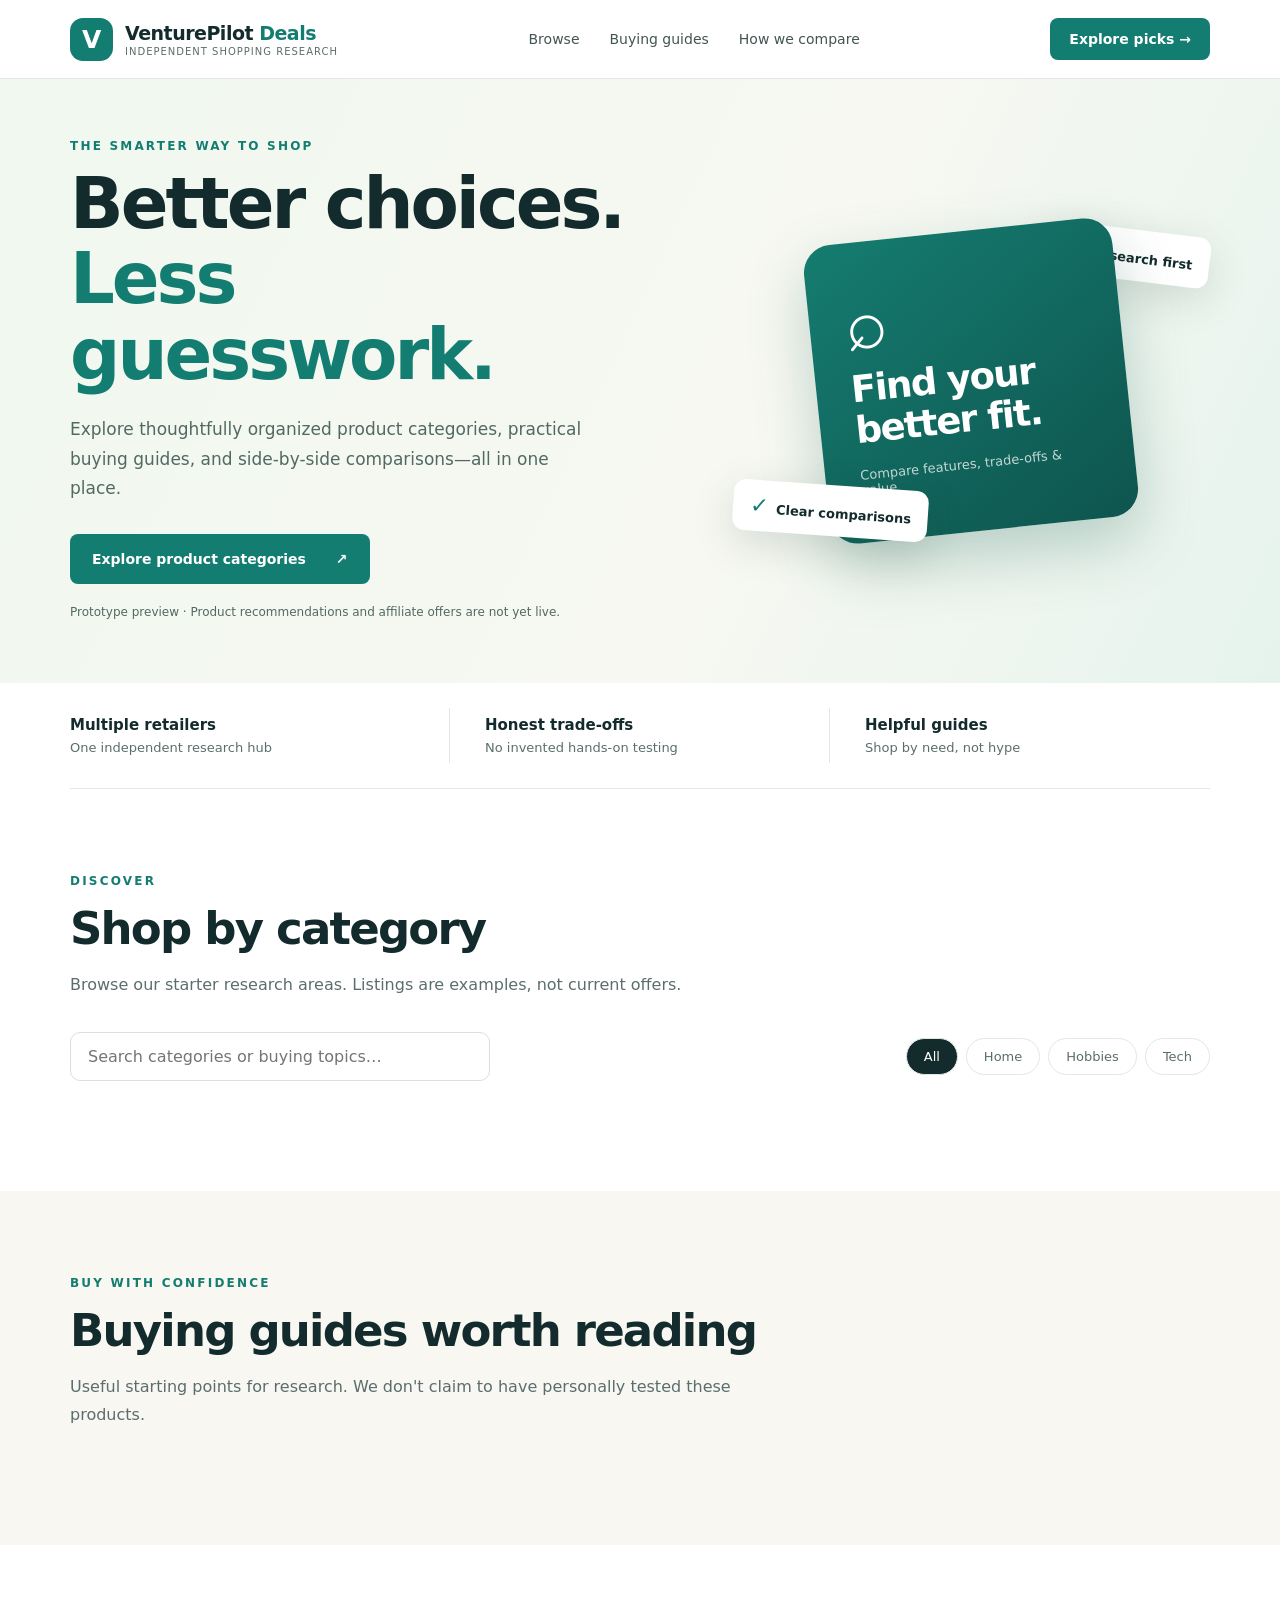
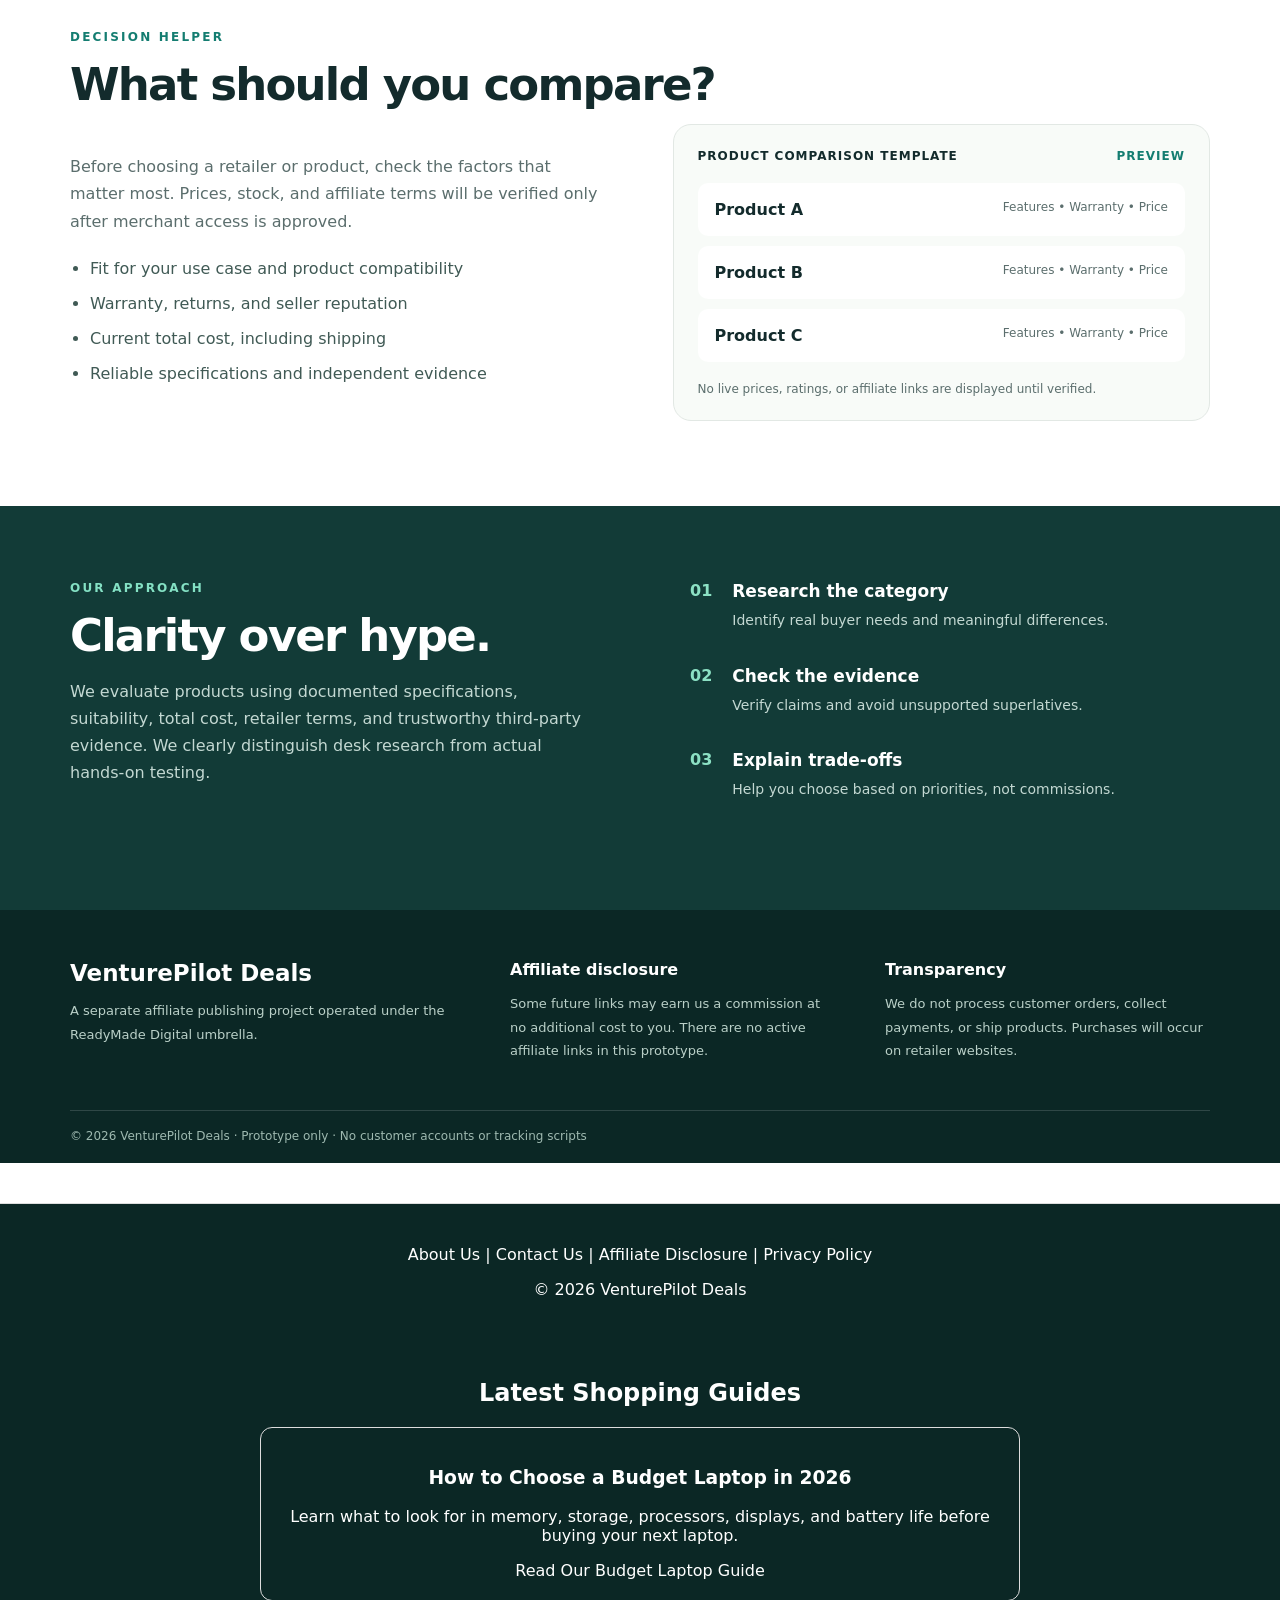
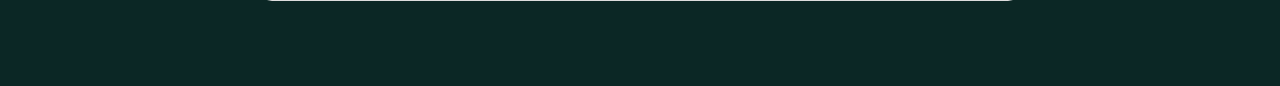
==== index.html @ 2a009e2a "Update index.html" ====
<!doctype html><html lang="en"><head><meta charset="utf-8"><meta name="viewport" content="width=device-width,initial-scale=1"><meta name="description" content="VenturePilot Deals: independent shopping research, buying guides and product comparisons."><title>VenturePilot Deals | Shop smarter, compare clearly</title><link rel="stylesheet" href="styles.css"></head><body><header class="top"><div class="shell nav"><a class="brand" href="#home"><span class="brandmark">V</span><span>VenturePilot <b>Deals</b><small>Independent shopping research</small></span></a><nav aria-label="Main"><a href="#browse">Browse</a><a href="#guides">Buying guides</a><a href="#how">How we compare</a></nav><a class="navcta" href="#browse">Explore picks →</a></div></header><main id="home"><section class="hero"><div class="shell hero-grid"><div><div class="eyebrow">THE SMARTER WAY TO SHOP</div><h1>Better choices.<br><em>Less guesswork.</em></h1><p>Explore thoughtfully organized product categories, practical buying guides, and side-by-side comparisons—all in one place.</p><a class="primary" href="#browse">Explore product categories <span>↗</span></a><p class="fine">Prototype preview · Product recommendations and affiliate offers are not yet live.</p></div><div class="hero-art" aria-label="Stylized shopping categories"><div class="floating f1">✦ <span>Research first</span></div><div class="main-tile"><div class="tile-icon">⌕</div><div class="tile-title">Find your<br>better fit.</div><div class="tile-sub">Compare features, trade-offs & value</div></div><div class="floating f2">✓ <span>Clear comparisons</span></div></div></div></section><section class="shell stats"><div><strong>Multiple retailers</strong><span>One independent research hub</span></div><div><strong>Honest trade-offs</strong><span>No invented hands-on testing</span></div><div><strong>Helpful guides</strong><span>Shop by need, not hype</span></div></section><section class="shell section" id="browse"><div class="section-head"><div><div class="eyebrow">DISCOVER</div><h2>Shop by category</h2><p>Browse our starter research areas. Listings are examples, not current offers.</p></div></div><div class="controls"><input id="search" type="search" placeholder="Search categories or buying topics…" aria-label="Search categories"><div class="chips" id="filters" aria-label="Filter categories"><button class="chip active" data-filter="all">All</button><button class="chip" data-filter="home">Home</button><button class="chip" data-filter="hobby">Hobbies</button><button class="chip" data-filter="tech">Tech</button></div></div><div class="categories" id="categories"></div><div class="empty" id="empty" hidden>No matching categories. Try another search.</div></section><section class="guides-wrap" id="guides"><div class="shell section"><div class="eyebrow">BUY WITH CONFIDENCE</div><h2>Buying guides worth reading</h2><p class="intro">Useful starting points for research. We don't claim to have personally tested these products.</p><div class="guides" id="guidesGrid"></div></div></section><section class="shell section" id="compare"><div class="eyebrow">DECISION HELPER</div><h2>What should you compare?</h2><div class="compare-layout"><div><p>Before choosing a retailer or product, check the factors that matter most. Prices, stock, and affiliate terms will be verified only after merchant access is approved.</p><ul class="checks"><li>Fit for your use case and product compatibility</li><li>Warranty, returns, and seller reputation</li><li>Current total cost, including shipping</li><li>Reliable specifications and independent evidence</li></ul></div><div class="compare-card"><div class="mini-head">PRODUCT COMPARISON TEMPLATE <span>PREVIEW</span></div><div class="compare-row"><b>Product A</b><span>Features • Warranty • Price</span></div><div class="compare-row"><b>Product B</b><span>Features • Warranty • Price</span></div><div class="compare-row"><b>Product C</b><span>Features • Warranty • Price</span></div><div class="notice">No live prices, ratings, or affiliate links are displayed until verified.</div></div></div></section><section class="method" id="how"><div class="shell method-grid"><div><div class="eyebrow">OUR APPROACH</div><h2>Clarity over hype.</h2><p>We evaluate products using documented specifications, suitability, total cost, retailer terms, and trustworthy third-party evidence. We clearly distinguish desk research from actual hands-on testing.</p></div><div class="method-steps"><div><span>01</span><div><b>Research the category</b><p>Identify real buyer needs and meaningful differences.</p></div></div><div><span>02</span><div><b>Check the evidence</b><p>Verify claims and avoid unsupported superlatives.</p></div></div><div><span>03</span><div><b>Explain trade-offs</b><p>Help you choose based on priorities, not commissions.</p></div></div></div></div></section></main><footer><div class="shell foot"><div><div class="footerbrand">VenturePilot Deals</div><p>A separate affiliate publishing project operated under the ReadyMade Digital umbrella.</p></div><div><b>Affiliate disclosure</b><p>Some future links may earn us a commission at no additional cost to you. There are no active affiliate links in this prototype.</p></div><div><b>Transparency</b><p>We do not process customer orders, collect payments, or ship products. Purchases will occur on retailer websites.</p></div></div><div class="shell copyright">© 2026 VenturePilot Deals · Prototype only · No customer accounts or tracking scripts</div></footer><dialog id="guideDialog"><button class="close" id="closeDialog" aria-label="Close guide">×</button><div id="dialogContent"></div></dialog><script src="script.js"></script><footer style="text-align:center;padding:25px;margin-top:40px;border-top:1px solid #ddd;">
  <p>
    <a href="about.html">About Us</a> |
    <a href="contact.html">Contact Us</a> |
    <a href="disclosure.html">Affiliate Disclosure</a> |
    <a href="privacy.html">Privacy Policy</a>
  </p>
  <p>&copy; 2026 VenturePilot Deals</p>
<section style="max-width:800px;margin:40px auto;padding:20px;text-align:center;">
  <h2>Latest Shopping Guides</h2>
  <article style="padding:20px;border:1px solid #ddd;border-radius:12px;">
    <h3>How to Choose a Budget Laptop in 2026</h3>
    <p>Learn what to look for in memory, storage, processors, displays, and battery life before buying your next laptop.</p>
    <a href="budget-laptop-guide.html">Read Our Budget Laptop Guide</a>
  </article>
</section> 
</footer> 
</body></html>
---- styles.css ----
:root{--ink:#132b2c;--muted:#5b6e6d;--accent:#147d71;--mint:#e2f4e9;--cream:#f8f7f2;--line:#e2e8e4}*{box-sizing:border-box}html{scroll-behavior:smooth}body{margin:0;font-family:Inter,ui-sans-serif,system-ui,-apple-system,Segoe UI,sans-serif;color:var(--ink);background:#fff}a{color:inherit;text-decoration:none}button,input{font:inherit}button{cursor:pointer}.shell{width:min(1140px,calc(100% - 40px));margin:auto}.top{background:#fff;border-bottom:1px solid var(--line);position:sticky;top:0;z-index:5}.nav{display:flex;align-items:center;justify-content:space-between;min-height:78px;gap:24px}.brand{display:flex;align-items:center;gap:12px;font-size:19px;font-weight:700;letter-spacing:-.5px}.brand b{color:var(--accent)}.brand small{display:block;font-size:10px;font-weight:500;letter-spacing:1px;text-transform:uppercase;color:var(--muted);margin-top:2px}.brandmark{display:grid;place-items:center;background:var(--accent);color:white;width:43px;height:43px;border-radius:13px;font-size:25px}.nav nav{display:flex;gap:30px;color:#425653;font-size:14px}.nav nav a:hover{color:var(--accent)}.navcta,.primary{background:var(--accent);color:white;border-radius:8px;padding:13px 19px;font-size:14px;font-weight:700}.hero{background:linear-gradient(115deg,#f0f8ef 0%,#f7f8f2 60%,#e6f3ed 100%);overflow:hidden}.hero-grid{display:grid;grid-template-columns:1.12fr .88fr;align-items:center;gap:55px;min-height:510px;padding:60px 0}.eyebrow{font-size:12px;letter-spacing:2.2px;font-weight:800;color:var(--accent);margin-bottom:14px}.hero h1{font-size:clamp(44px,5.5vw,72px);line-height:1.07;letter-spacing:-3px;margin:0 0 22px}.hero h1 em{font-style:normal;color:var(--accent)}.hero p{color:#526963;line-height:1.75;font-size:17px;max-width:530px;margin-bottom:30px}.hero .fine{font-size:12px;margin-top:18px;margin-bottom:0}.primary{display:inline-flex;gap:30px;padding:17px 22px}.hero-art{height:360px;position:relative;display:grid;place-items:center}.main-tile{width:310px;height:300px;border-radius:28px;background:linear-gradient(145deg,#157c70,#0e554e);box-shadow:0 25px 60px #1b665344;transform:rotate(-6deg);padding:35px;color:#fff;display:flex;flex-direction:column;justify-content:center}.tile-icon{font-size:72px;line-height:1}.tile-title{font-size:37px;line-height:1.1;font-weight:800;letter-spacing:-1.5px;margin-top:10px}.tile-sub{font-size:13px;opacity:.75;margin-top:17px}.floating{position:absolute;background:#fff;padding:13px 17px;border-radius:12px;box-shadow:0 12px 40px #183f3126;font-size:22px;color:var(--accent);font-weight:800}.floating span{font-size:13px;color:var(--ink)}.f1{top:28px;right:0;transform:rotate(7deg)}.f2{bottom:25px;left:0;transform:rotate(4deg)}.stats{display:grid;grid-template-columns:repeat(3,1fr);padding:25px 0;border-bottom:1px solid var(--line)}.stats>div{display:flex;flex-direction:column;gap:6px;padding:8px 35px;border-right:1px solid var(--line)}.stats>div:first-child{padding-left:0}.stats>div:last-child{border:0}.stats strong{font-size:15px}.stats span{color:var(--muted);font-size:13px}.section{padding:85px 0}.section h2,.method h2{font-size:clamp(31px,4vw,45px);letter-spacing:-1.8px;margin:0 0 13px}.section p,.method p{color:var(--muted);line-height:1.7}.controls{display:flex;align-items:center;justify-content:space-between;gap:20px;margin:34px 0 25px}#search{width:min(420px,100%);border:1px solid #d7e2db;border-radius:10px;padding:14px 17px;outline-color:var(--accent)}.chips{display:flex;gap:8px;flex-wrap:wrap}.chip{border:1px solid var(--line);border-radius:100px;background:white;padding:10px 17px;color:var(--muted);font-size:13px}.chip.active{background:var(--ink);color:white}.categories{display:grid;grid-template-columns:repeat(3,1fr);gap:20px}.category{border:1px solid var(--line);border-radius:16px;overflow:hidden;transition:transform .2s,box-shadow .2s;background:#fff}.category:hover{transform:translateY(-3px);box-shadow:0 12px 32px #102c2415}.category-visual{height:160px;display:grid;place-items:center;font-size:76px;background:var(--bg)}.category-body{padding:21px}.category h3{margin:0 0 9px;font-size:19px}.category p{margin:0 0 18px;font-size:13px;min-height:44px}.category button{border:0;background:none;color:var(--accent);font-weight:700;padding:0}.empty{padding:30px;text-align:center;color:var(--muted)}.guides-wrap{background:var(--cream)}.intro{max-width:700px}.guides{display:grid;grid-template-columns:repeat(3,1fr);gap:20px;margin-top:32px}.guide{background:#fff;border:1px solid var(--line);border-radius:15px;overflow:hidden}.guide-art{height:155px;display:grid;place-items:center;font-size:67px;background:var(--bg)}.guide-body{padding:21px}.guide small{color:var(--accent);font-weight:800;letter-spacing:1px}.guide h3{font-size:19px;line-height:1.3;margin:10px 0}.guide p{font-size:13px;min-height:62px}.guide button{border:0;background:none;color:var(--accent);font-weight:800;padding:0}.compare-layout{display:grid;grid-template-columns:1fr 1fr;gap:65px;align-items:center}.checks{padding-left:20px;line-height:2.2;color:#405a55}.compare-card{background:#f8fbf8;border:1px solid var(--line);border-radius:18px;padding:24px}.mini-head{font-size:12px;font-weight:800;letter-spacing:1px;margin-bottom:20px}.mini-head span{float:right;color:var(--accent)}.compare-row{padding:17px;background:#fff;border-radius:10px;margin-bottom:10px;display:flex;justify-content:space-between;gap:15px}.compare-row span{font-size:12px;color:var(--muted)}.notice{font-size:12px;color:var(--muted);margin-top:20px}.method{background:#123b37;color:white;padding:75px 0}.method-grid{display:grid;grid-template-columns:1fr 1fr;gap:100px}.method p{color:#c3d8d2}.method .eyebrow{color:#84e1c4}.method-steps>div{display:flex;gap:20px;margin-bottom:25px}.method-steps span{color:#8ce1c4;font-weight:800}.method-steps b{font-size:17px}.method-steps p{font-size:14px;margin:8px 0}footer{background:#0b2725;color:#fff;padding:50px 0 20px}.foot{display:grid;grid-template-columns:1.2fr 1fr 1fr;gap:50px}.foot p{font-size:13px;color:#bad0c8;line-height:1.8}.footerbrand{font-size:23px;font-weight:800}.copyright{border-top:1px solid #ffffff26;margin-top:35px;padding-top:18px;color:#9eb9b0;font-size:12px}dialog{max-width:600px;width:calc(100% - 32px);border:0;border-radius:18px;padding:35px;box-shadow:0 20px 90px #0005}dialog::backdrop{background:#0d2628a8}.close{position:absolute;right:16px;top:12px;background:none;border:0;font-size:30px}.dialog-tag{color:var(--accent);font-size:12px;font-weight:800;letter-spacing:1px}dialog h2{font-size:29px}dialog p,dialog li{line-height:1.7;color:var(--muted)}@media(max-width:850px){.nav nav{display:none}.hero-grid{grid-template-columns:1fr;gap:0;padding:55px 0}.hero-art{height:290px}.main-tile{width:250px;height:250px}.f1{right:8%}.f2{left:7%}.categories,.guides{grid-template-columns:repeat(2,1fr)}.method-grid,.compare-layout{gap:35px}.foot{gap:25px}}@media(max-width:600px){.shell{width:calc(100% - 32px)}.nav{min-height:70px}.brand{font-size:16px}.brandmark{width:37px;height:37px}.navcta{font-size:12px;padding:11px}.hero h1{letter-spacing:-2px}.hero-art{height:260px}.main-tile{width:225px;height:225px;padding:25px}.tile-title{font-size:30px}.floating{padding:9px}.stats{grid-template-columns:1fr;gap:0}.stats>div,.stats>div:first-child{padding:13px 0;border-right:0;border-bottom:1px solid var(--line)}.stats>div:last-child{border:0}.section{padding:58px 0}.controls{flex-direction:column;align-items:stretch}.categories,.guides,.compare-layout,.method-grid,.foot{grid-template-columns:1fr}.category-visual{height:135px}.guide-art{height:135px}.category p,.guide p{min-height:0}.method{padding:55px 0}.compare-row{flex-direction:column;gap:4px}}
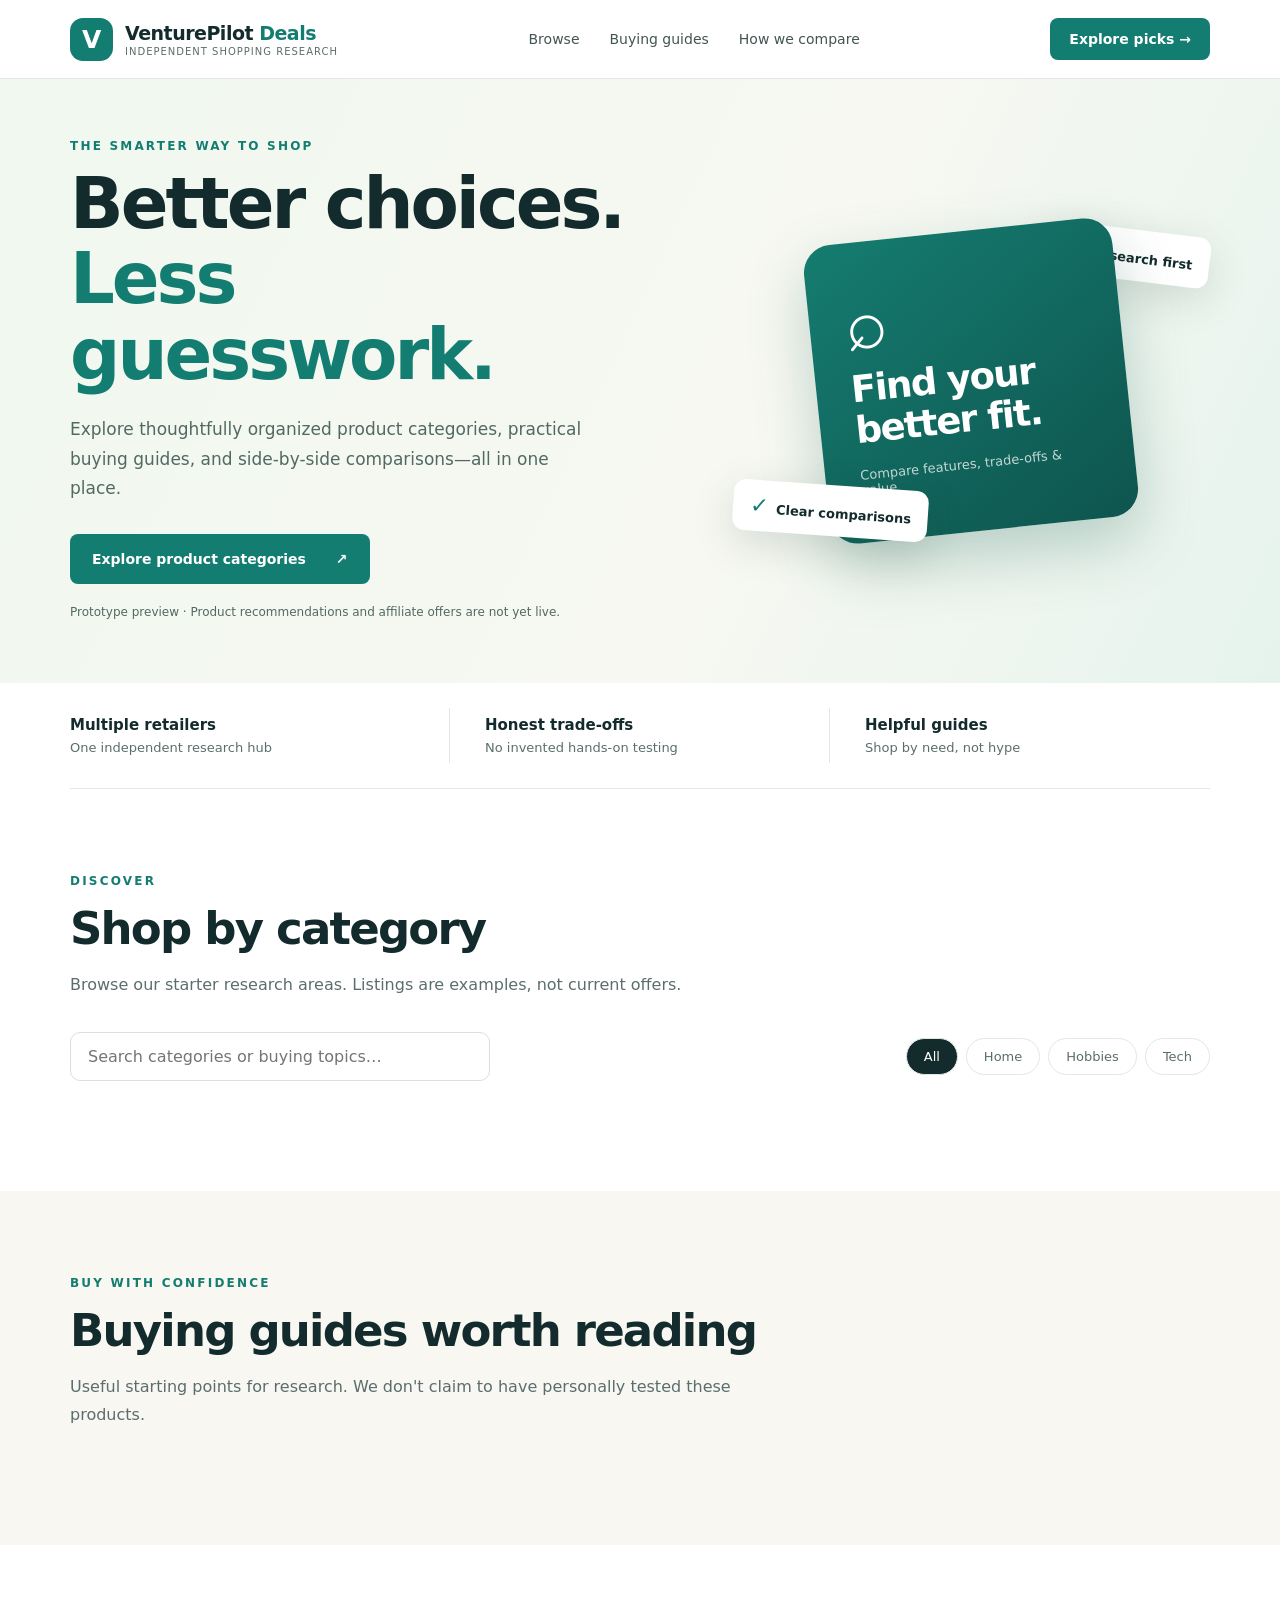
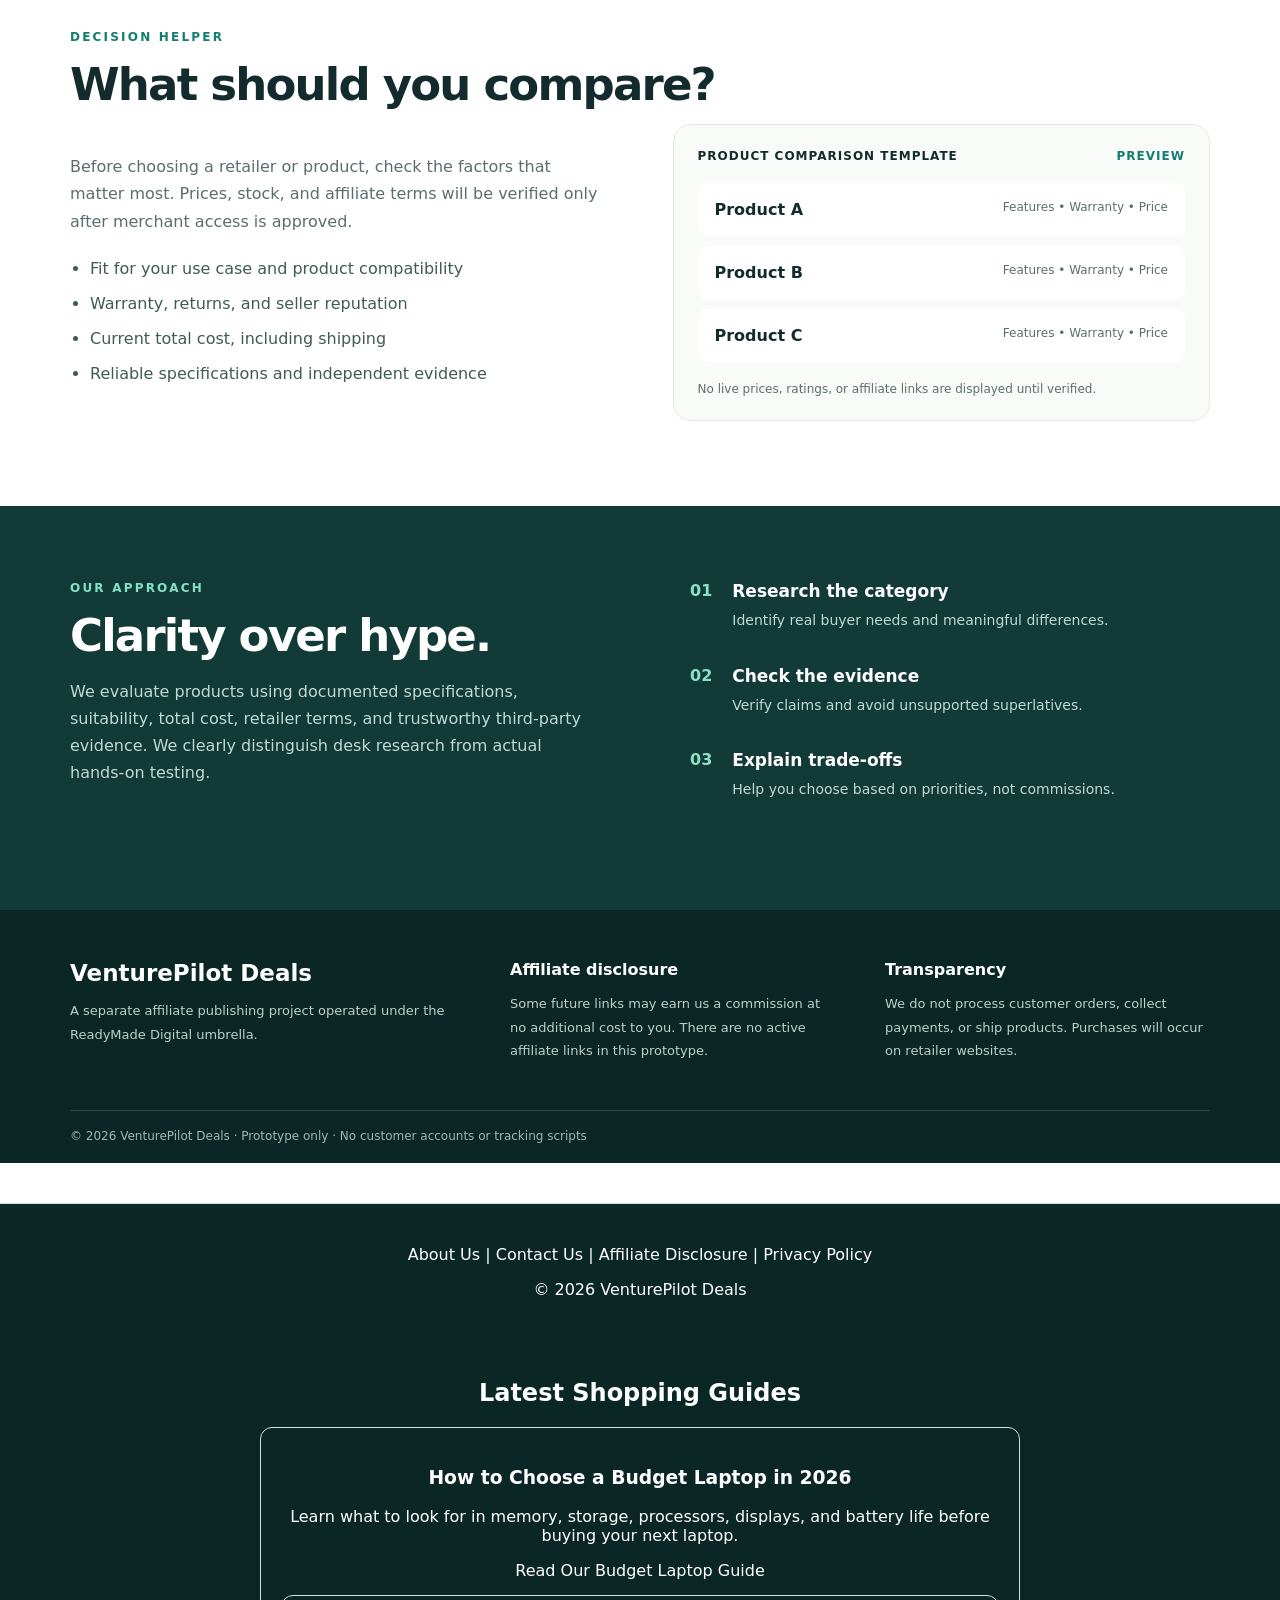
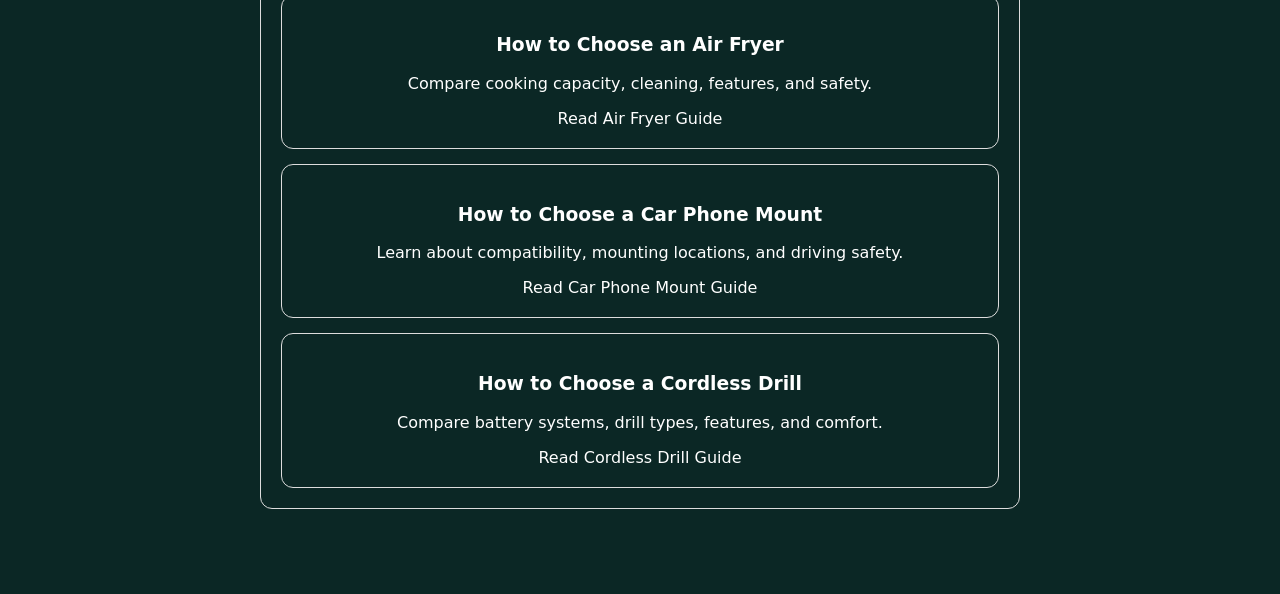
==== commit 1d78932e: "Add buying guides for various products Added multiple buying guides for air fryers, car phone mounts" ====
--- a/index.html
+++ b/index.html
@@ -11,7 +11,21 @@
   <article style="padding:20px;border:1px solid #ddd;border-radius:12px;">
     <h3>How to Choose a Budget Laptop in 2026</h3>
     <p>Learn what to look for in memory, storage, processors, displays, and battery life before buying your next laptop.</p>
-    <a href="budget-laptop-guide.html">Read Our Budget Laptop Guide</a>
+    <a href="budget-laptop-guide.html">Read Our Budget Laptop Guide</a><article style="padding:20px;border:1px solid #ddd;border-radius:12px;margin-top:15px;">
+  <h3>How to Choose an Air Fryer</h3>
+  <p>Compare cooking capacity, cleaning, features, and safety.</p>
+  <a href="air-fryer-buying-guide.html">Read Air Fryer Guide</a>
+</article>
+<article style="padding:20px;border:1px solid #ddd;border-radius:12px;margin-top:15px;">
+  <h3>How to Choose a Car Phone Mount</h3>
+  <p>Learn about compatibility, mounting locations, and driving safety.</p>
+  <a href="car-phone-mount-guide.html">Read Car Phone Mount Guide</a>
+</article>
+<article style="padding:20px;border:1px solid #ddd;border-radius:12px;margin-top:15px;">
+  <h3>How to Choose a Cordless Drill</h3>
+  <p>Compare battery systems, drill types, features, and comfort.</p>
+  <a href="cordless-drill-guide.html">Read Cordless Drill Guide</a>
+</article>
   </article>
 </section> 
 </footer> 
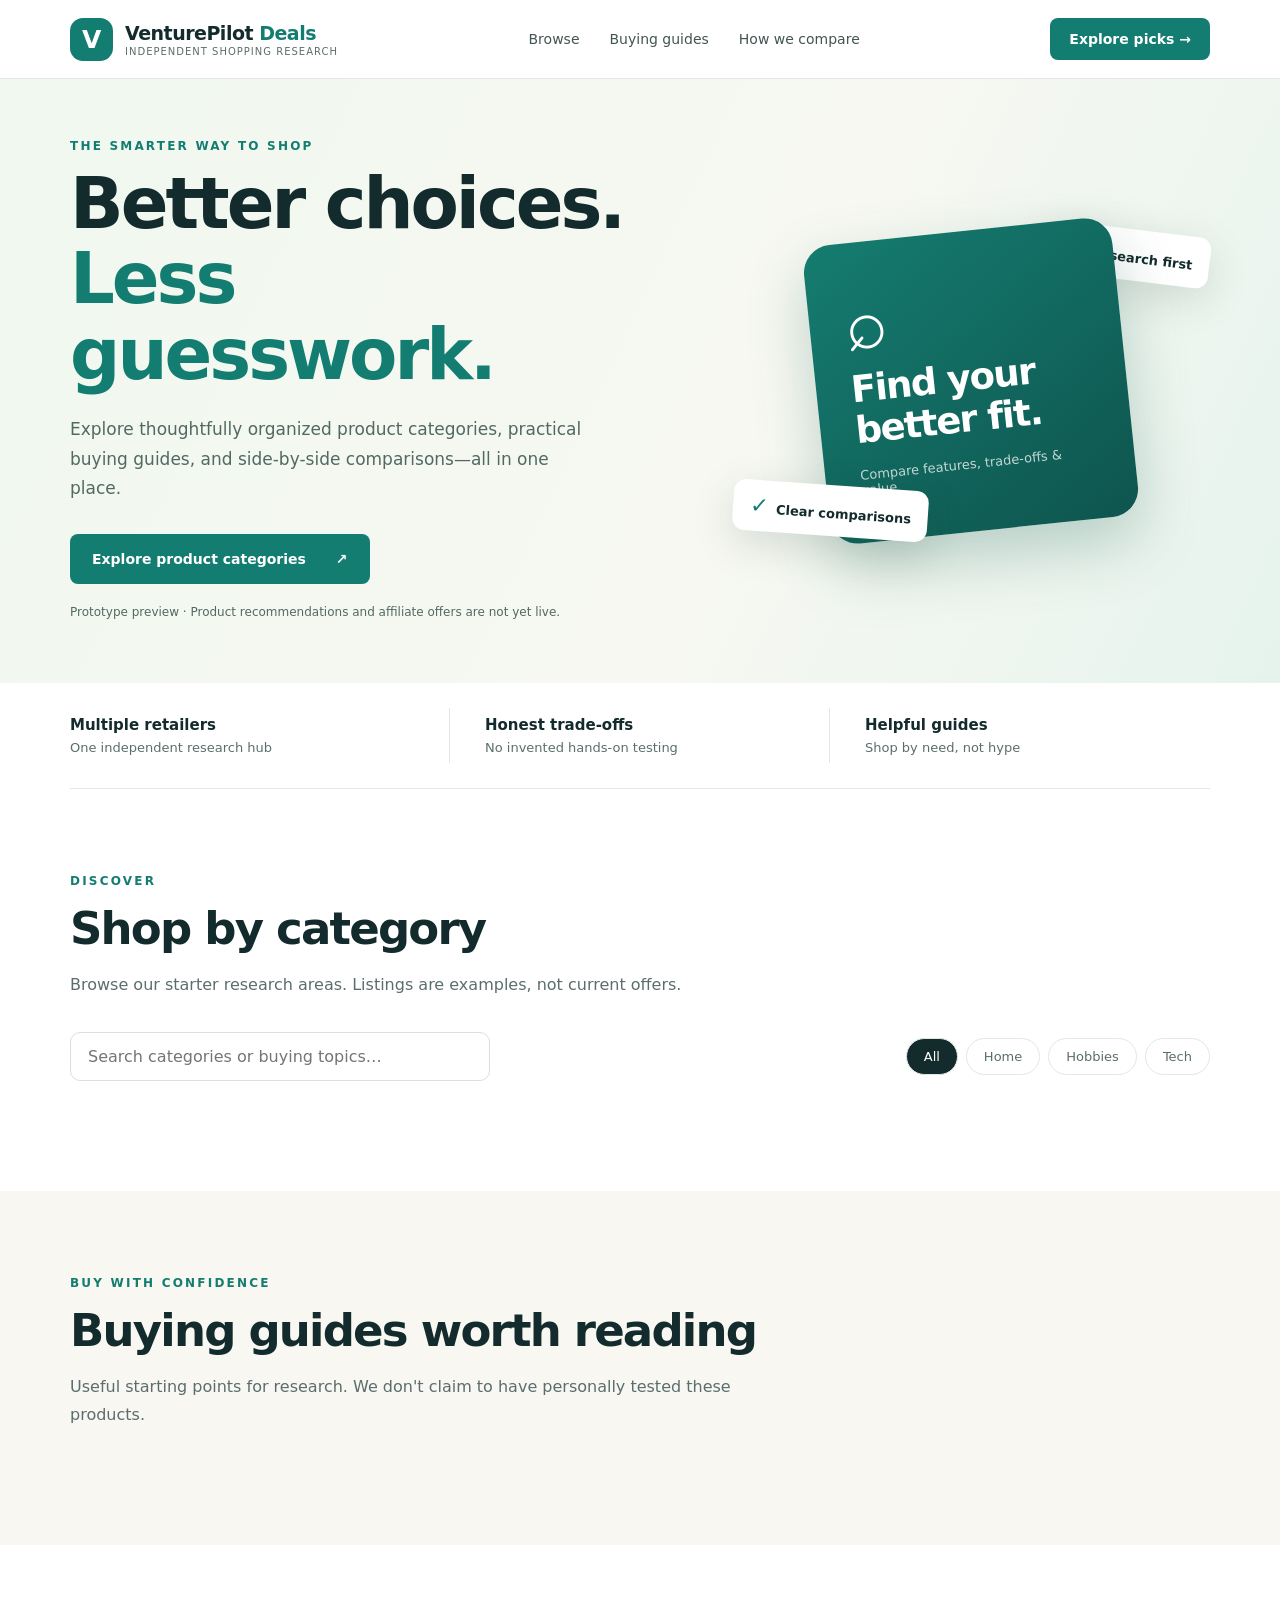
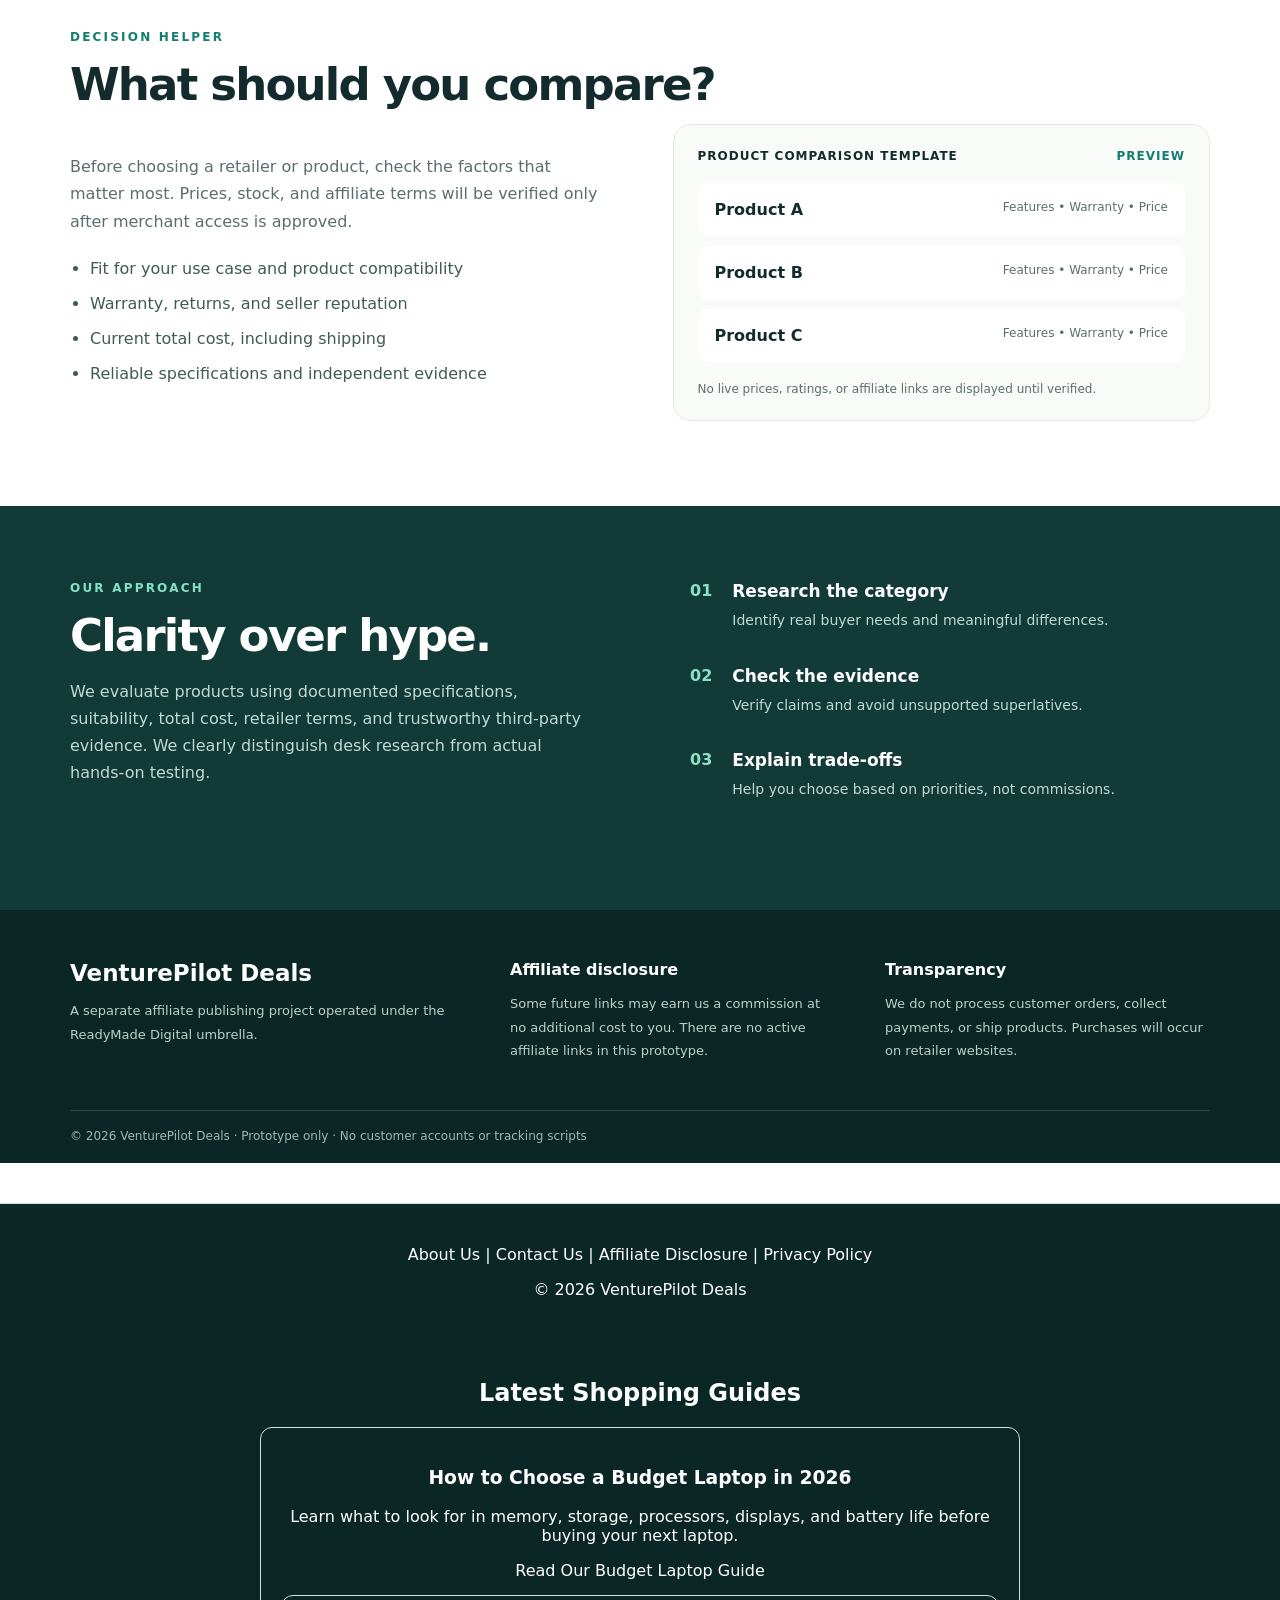
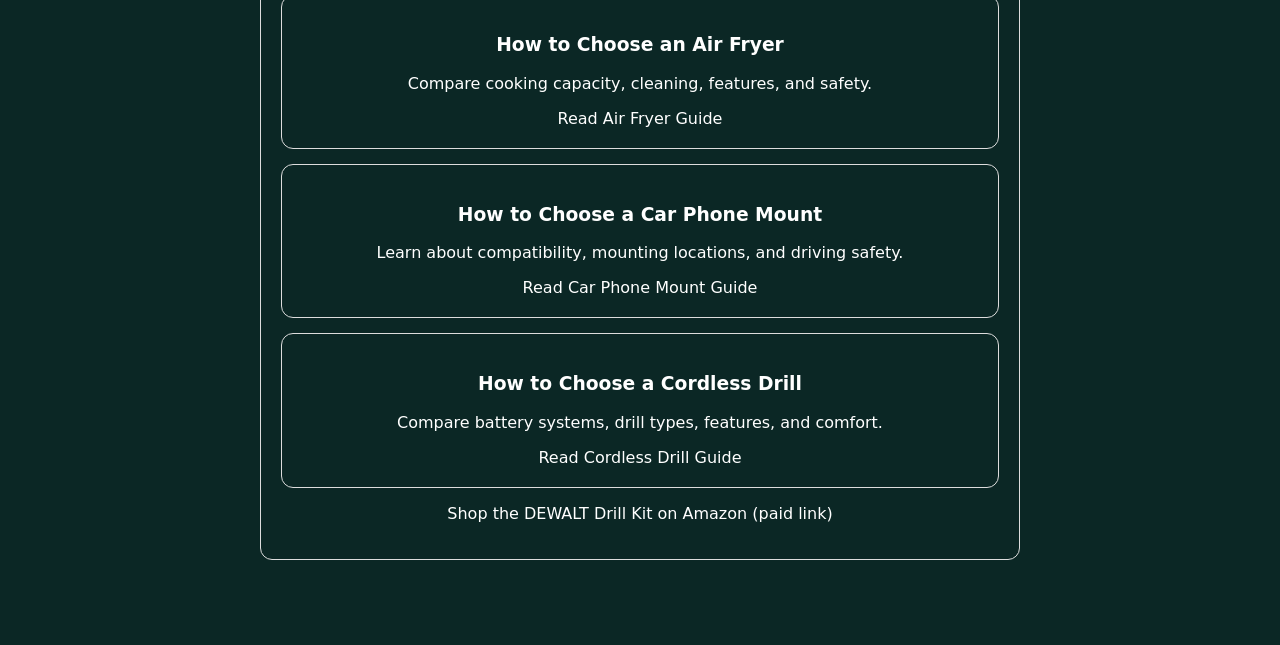
==== commit aebc48d8: "Update index.html" ====
--- a/index.html
+++ b/index.html
@@ -26,6 +26,7 @@
   <p>Compare battery systems, drill types, features, and comfort.</p>
   <a href="cordless-drill-guide.html">Read Cordless Drill Guide</a>
 </article>
+ <p><a href="https://link.amazon/B09eiIofN" target="_blank" rel="sponsored noopener">Shop the DEWALT Drill Kit on Amazon (paid link)</a></p>    
   </article>
 </section> 
 </footer> 
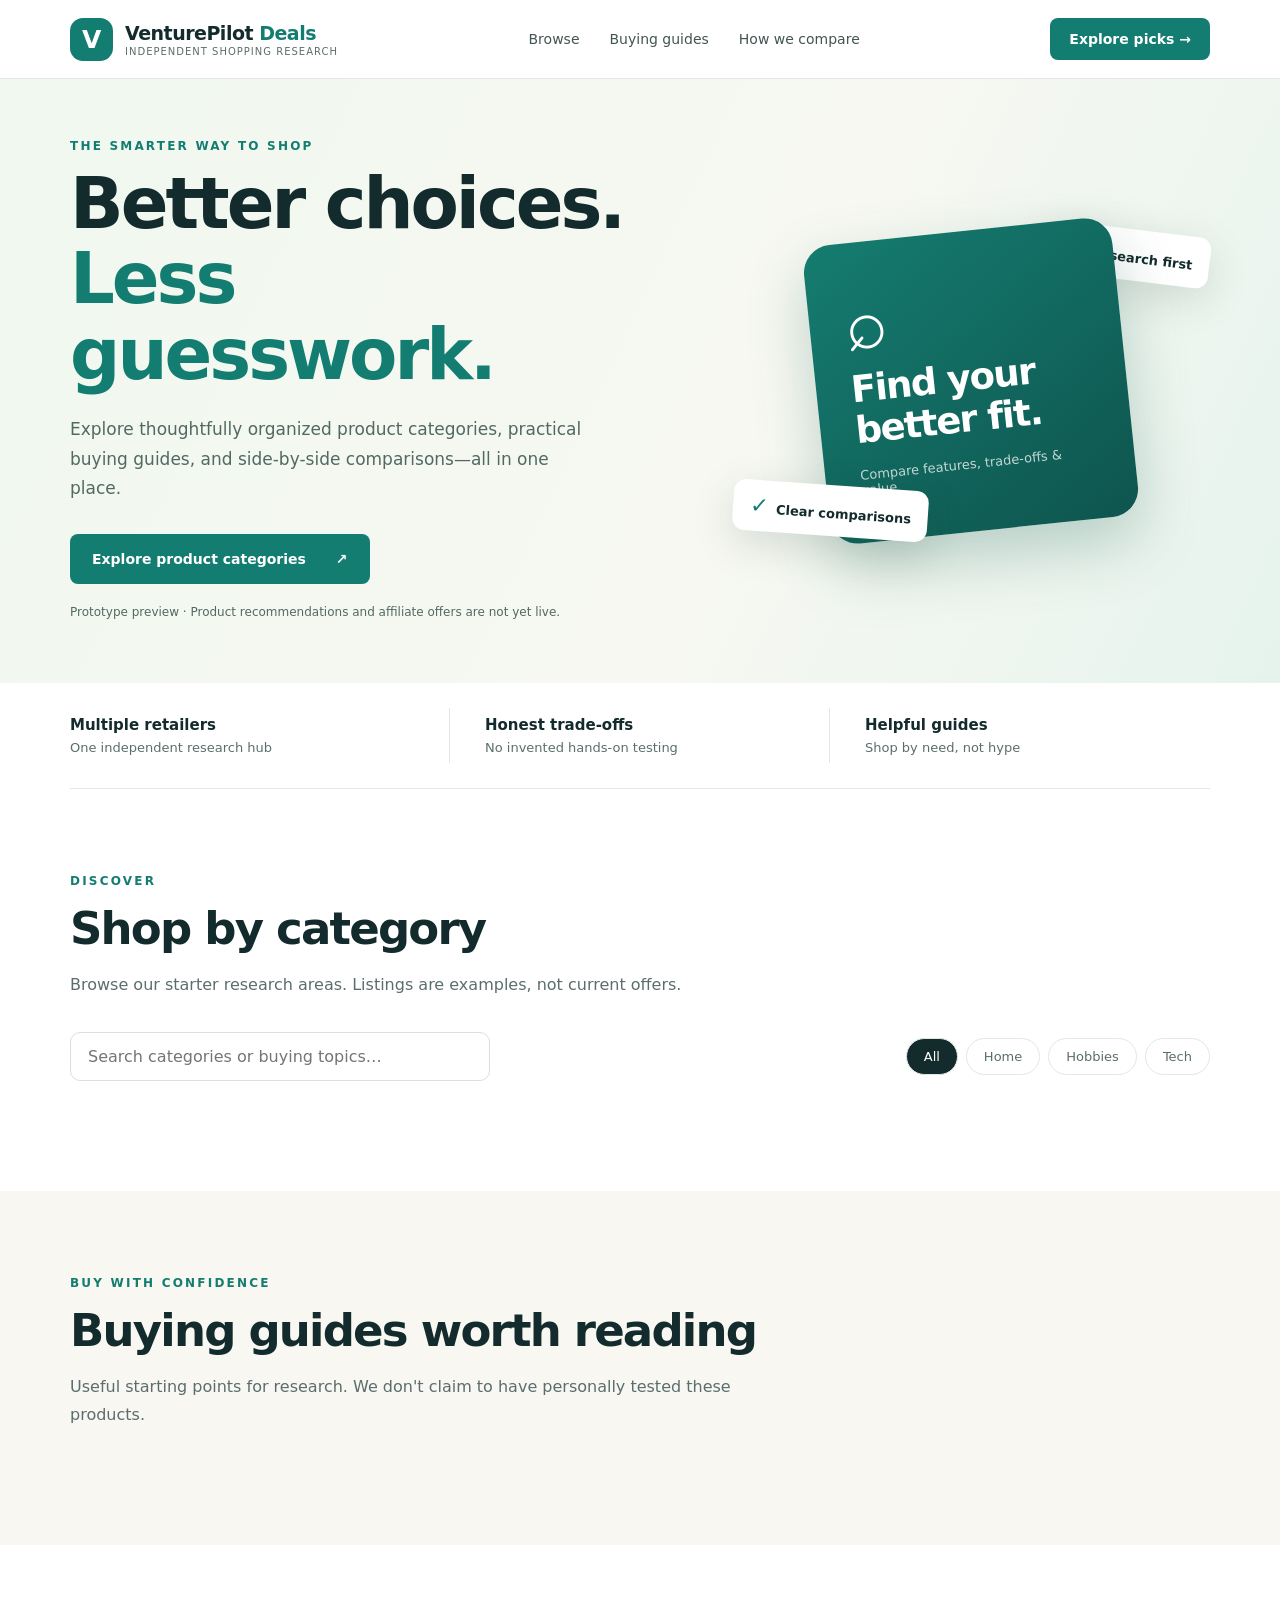
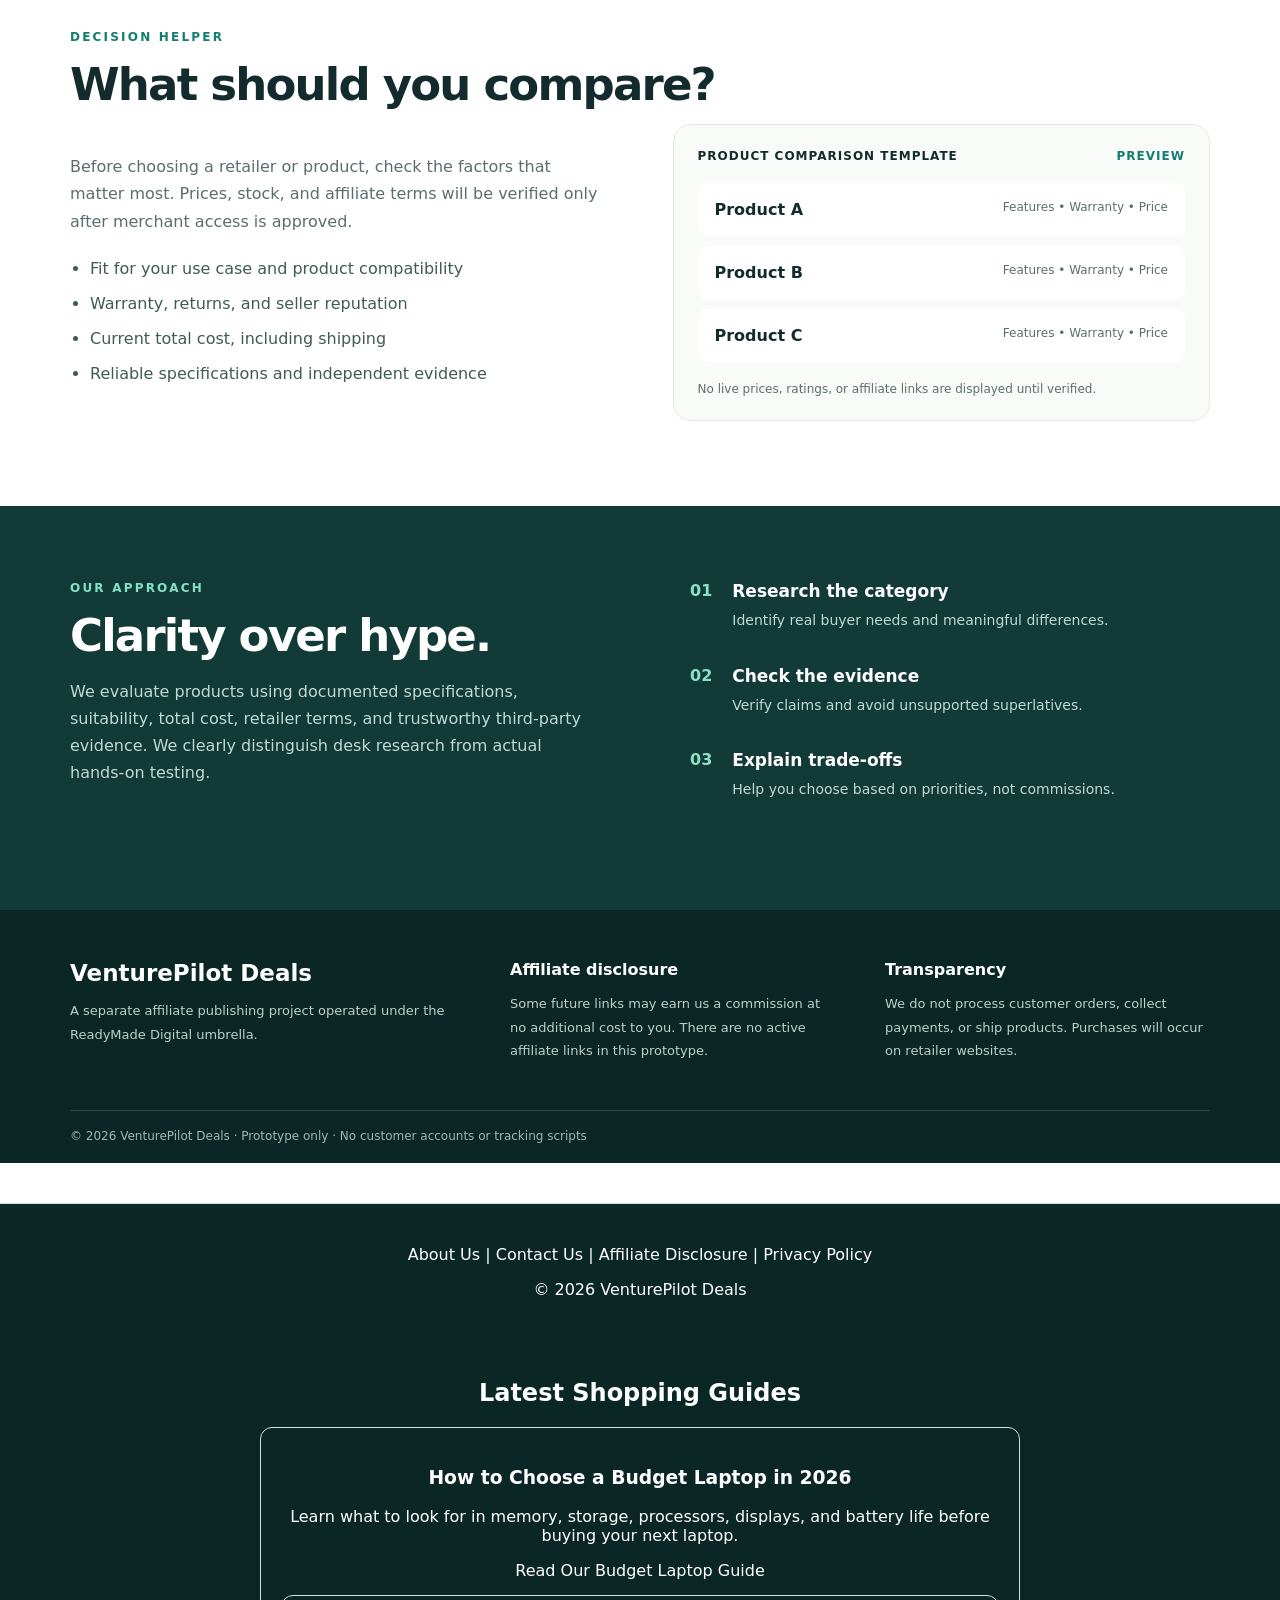
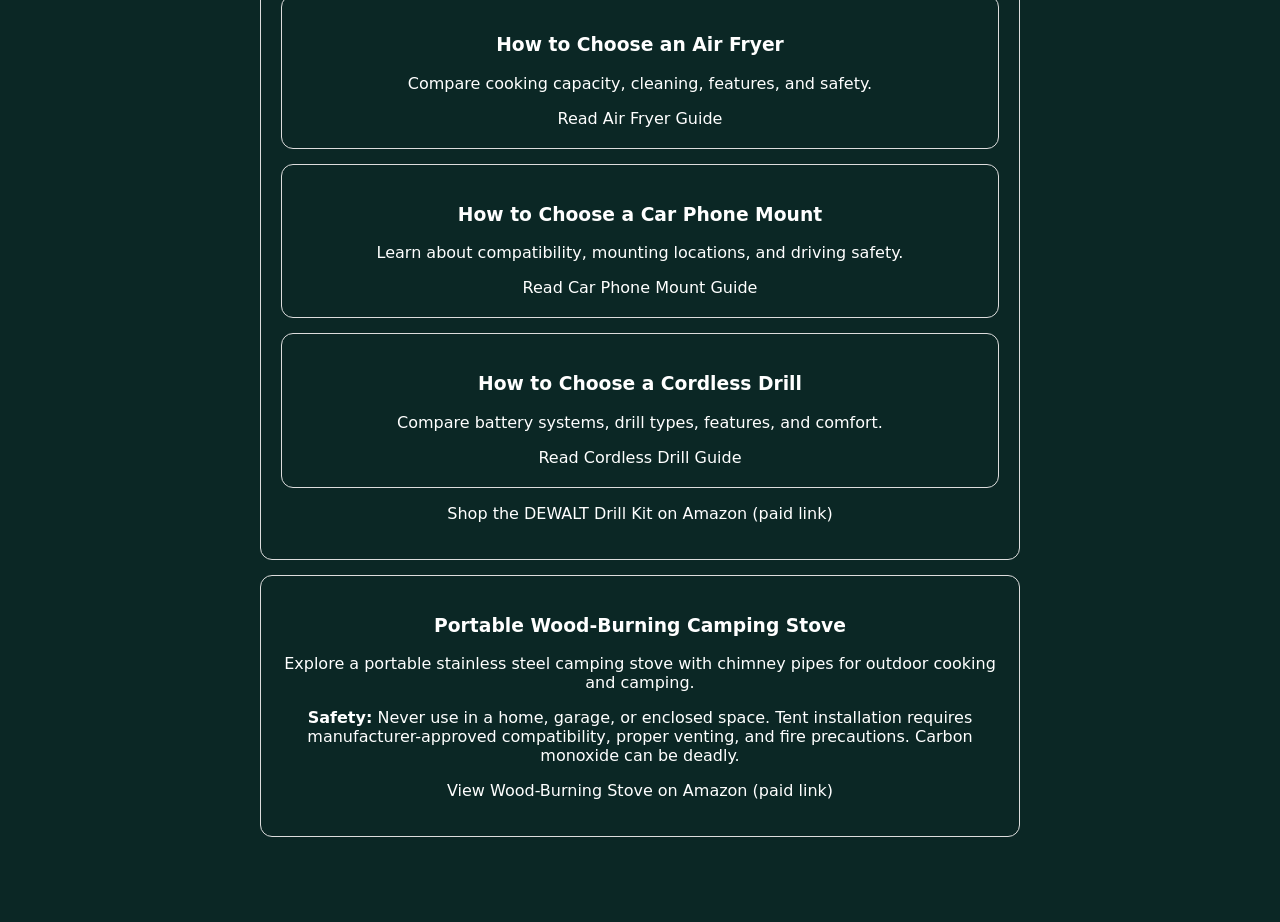
==== commit f64ecf32: "Update index.html" ====
--- a/index.html
+++ b/index.html
@@ -28,6 +28,13 @@
 </article>
  <p><a href="https://link.amazon/B09eiIofN" target="_blank" rel="sponsored noopener">Shop the DEWALT Drill Kit on Amazon (paid link)</a></p>    
   </article>
+<article style="padding:20px;border:1px solid #ddd;border-radius:12px;margin-top:15px;">
+  <h3>Portable Wood-Burning Camping Stove</h3>
+  <p>Explore a portable stainless steel camping stove with chimney pipes for outdoor cooking and camping.</p>
+  <p><strong>Safety:</strong> Never use in a home, garage, or enclosed space. Tent installation requires manufacturer-approved compatibility, proper venting, and fire precautions. Carbon monoxide can be deadly.</p>
+  <p><a href="https://link.amazon/B0aTuECpF" target="_blank" rel="sponsored noopener">View Wood-Burning Stove on Amazon (paid link)</a></p>
+</article> 
+
 </section> 
 </footer> 
 </body></html>
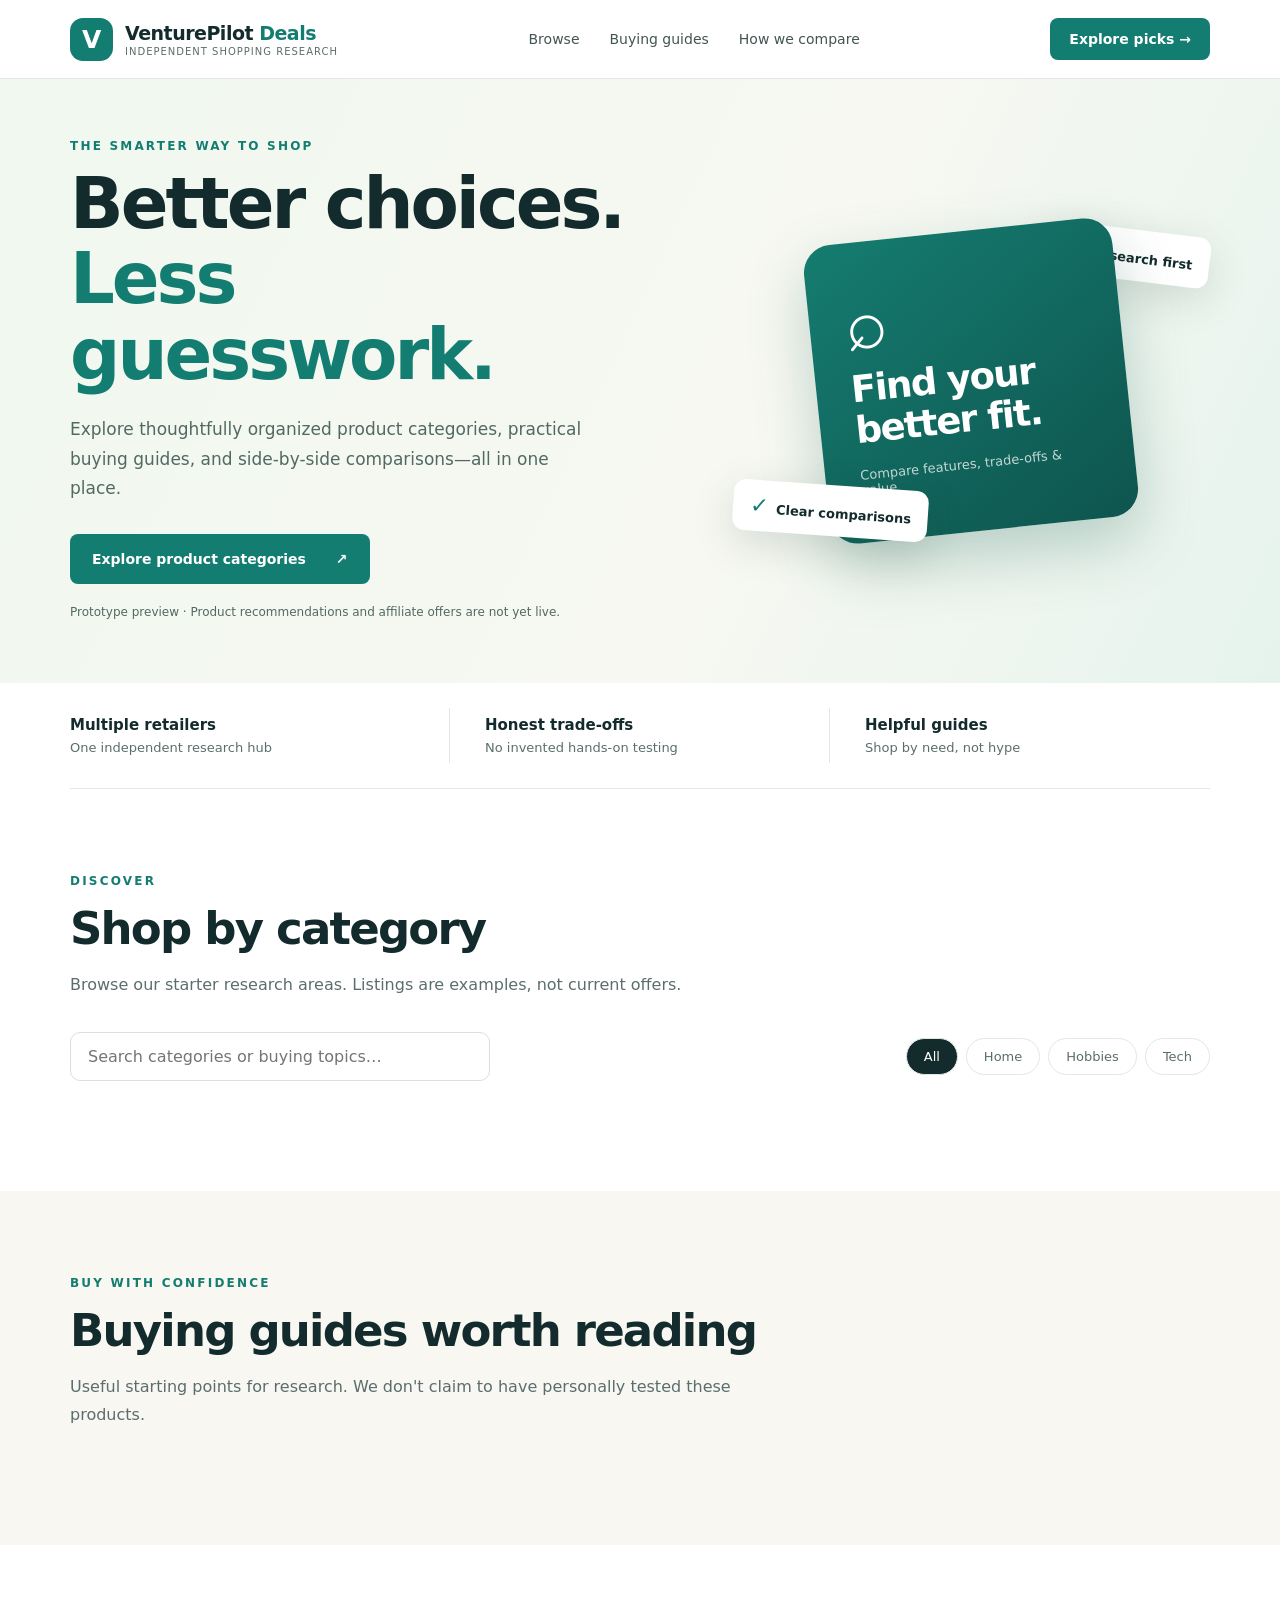
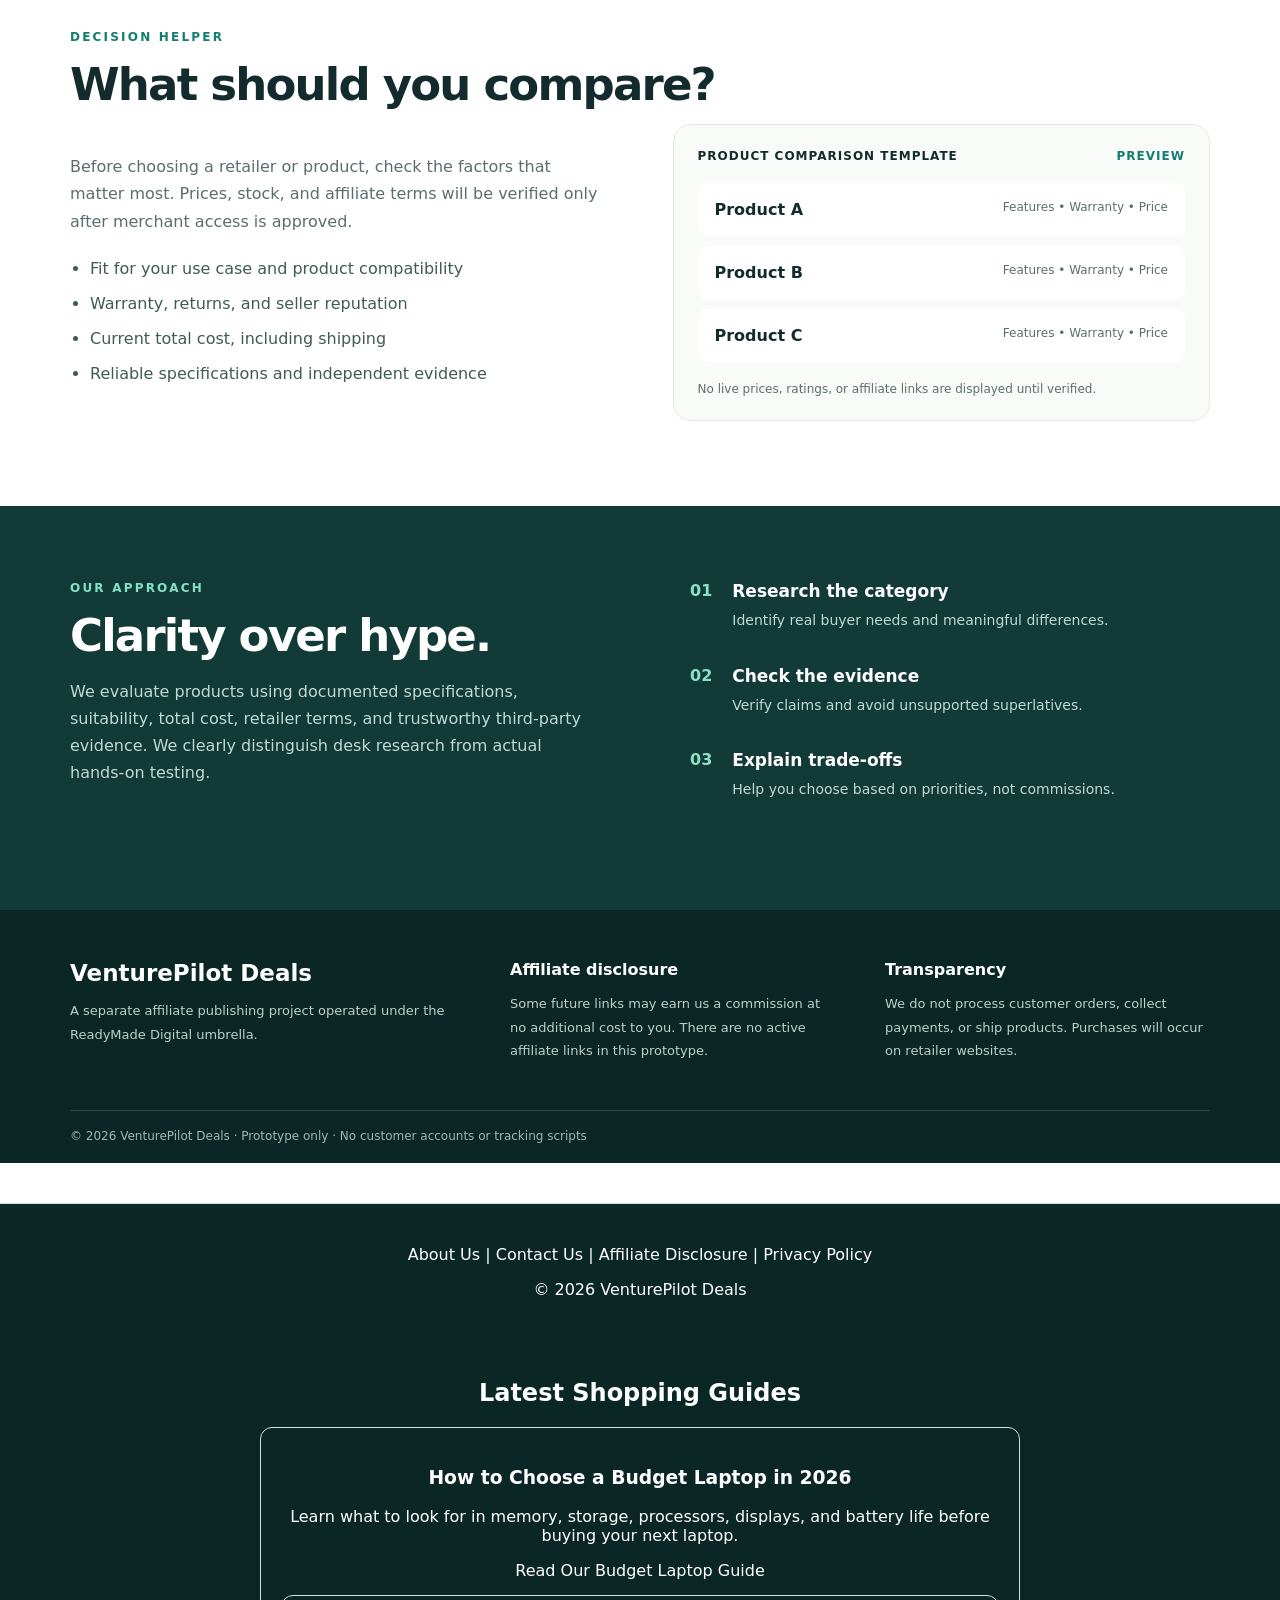
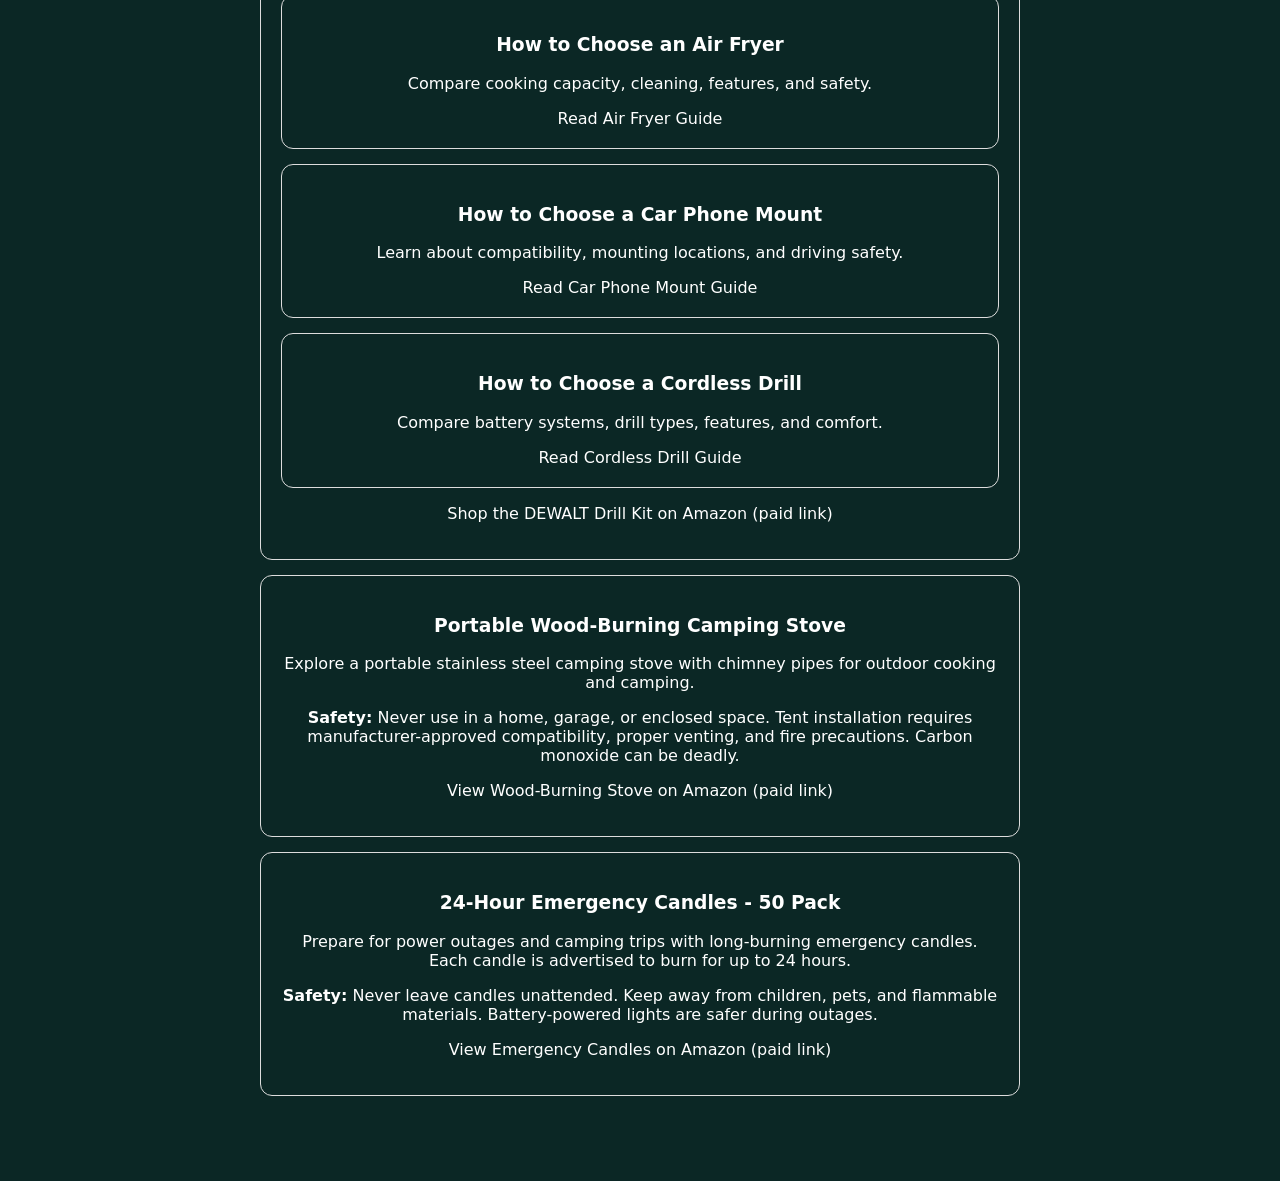
==== commit 4739979a: "Update index.html" ====
--- a/index.html
+++ b/index.html
@@ -34,6 +34,12 @@
   <p><strong>Safety:</strong> Never use in a home, garage, or enclosed space. Tent installation requires manufacturer-approved compatibility, proper venting, and fire precautions. Carbon monoxide can be deadly.</p>
   <p><a href="https://link.amazon/B0aTuECpF" target="_blank" rel="sponsored noopener">View Wood-Burning Stove on Amazon (paid link)</a></p>
 </article> 
+<article style="padding:20px;border:1px solid #ddd;border-radius:12px;margin-top:15px;">
+<h3>24-Hour Emergency Candles - 50 Pack</h3>
+<p>Prepare for power outages and camping trips with long-burning emergency candles. Each candle is advertised to burn for up to 24 hours.</p>
+<p><strong>Safety:</strong> Never leave candles unattended. Keep away from children, pets, and flammable materials. Battery-powered lights are safer during outages.</p>
+<p><a href="https://link.amazon/B03djGKHs" target="_blank" rel="sponsored noopener">View Emergency Candles on Amazon (paid link)</a></p>
+</article> 
 
 </section> 
 </footer> 
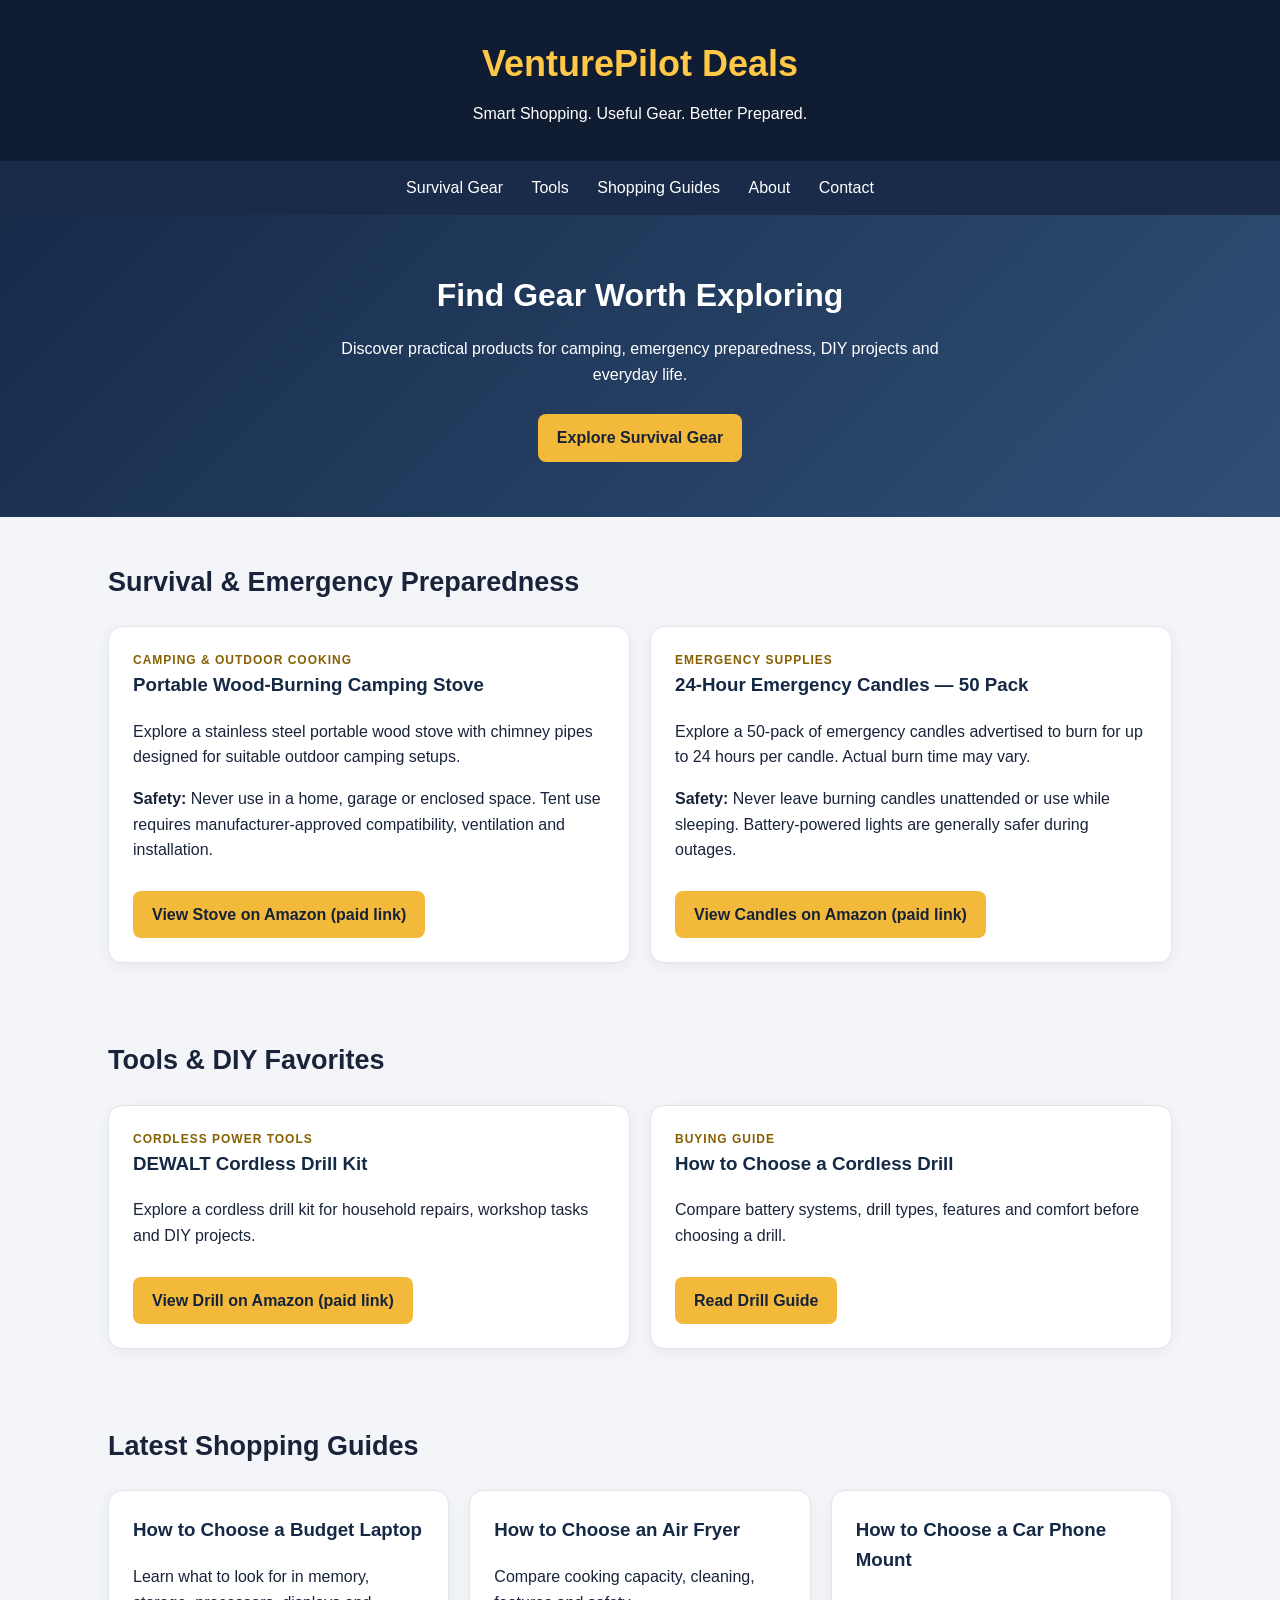
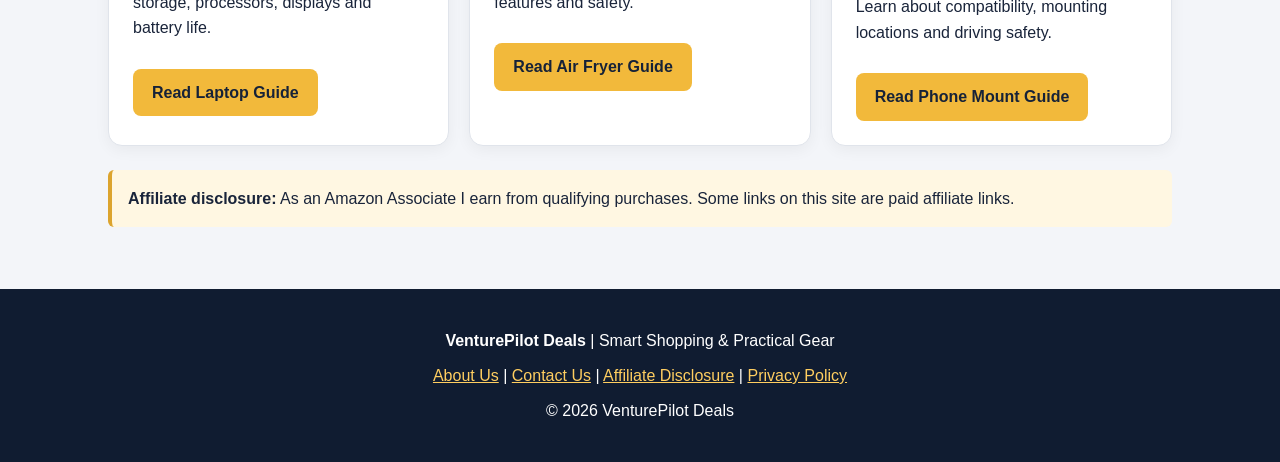
==== commit da4d26f4: "Update index.html" ====
--- a/index.html
+++ b/index.html
@@ -1,46 +1,118 @@
-<!doctype html><html lang="en"><head><meta charset="utf-8"><meta name="viewport" content="width=device-width,initial-scale=1"><meta name="description" content="VenturePilot Deals: independent shopping research, buying guides and product comparisons."><title>VenturePilot Deals | Shop smarter, compare clearly</title><link rel="stylesheet" href="styles.css"></head><body><header class="top"><div class="shell nav"><a class="brand" href="#home"><span class="brandmark">V</span><span>VenturePilot <b>Deals</b><small>Independent shopping research</small></span></a><nav aria-label="Main"><a href="#browse">Browse</a><a href="#guides">Buying guides</a><a href="#how">How we compare</a></nav><a class="navcta" href="#browse">Explore picks →</a></div></header><main id="home"><section class="hero"><div class="shell hero-grid"><div><div class="eyebrow">THE SMARTER WAY TO SHOP</div><h1>Better choices.<br><em>Less guesswork.</em></h1><p>Explore thoughtfully organized product categories, practical buying guides, and side-by-side comparisons—all in one place.</p><a class="primary" href="#browse">Explore product categories <span>↗</span></a><p class="fine">Prototype preview · Product recommendations and affiliate offers are not yet live.</p></div><div class="hero-art" aria-label="Stylized shopping categories"><div class="floating f1">✦ <span>Research first</span></div><div class="main-tile"><div class="tile-icon">⌕</div><div class="tile-title">Find your<br>better fit.</div><div class="tile-sub">Compare features, trade-offs & value</div></div><div class="floating f2">✓ <span>Clear comparisons</span></div></div></div></section><section class="shell stats"><div><strong>Multiple retailers</strong><span>One independent research hub</span></div><div><strong>Honest trade-offs</strong><span>No invented hands-on testing</span></div><div><strong>Helpful guides</strong><span>Shop by need, not hype</span></div></section><section class="shell section" id="browse"><div class="section-head"><div><div class="eyebrow">DISCOVER</div><h2>Shop by category</h2><p>Browse our starter research areas. Listings are examples, not current offers.</p></div></div><div class="controls"><input id="search" type="search" placeholder="Search categories or buying topics…" aria-label="Search categories"><div class="chips" id="filters" aria-label="Filter categories"><button class="chip active" data-filter="all">All</button><button class="chip" data-filter="home">Home</button><button class="chip" data-filter="hobby">Hobbies</button><button class="chip" data-filter="tech">Tech</button></div></div><div class="categories" id="categories"></div><div class="empty" id="empty" hidden>No matching categories. Try another search.</div></section><section class="guides-wrap" id="guides"><div class="shell section"><div class="eyebrow">BUY WITH CONFIDENCE</div><h2>Buying guides worth reading</h2><p class="intro">Useful starting points for research. We don't claim to have personally tested these products.</p><div class="guides" id="guidesGrid"></div></div></section><section class="shell section" id="compare"><div class="eyebrow">DECISION HELPER</div><h2>What should you compare?</h2><div class="compare-layout"><div><p>Before choosing a retailer or product, check the factors that matter most. Prices, stock, and affiliate terms will be verified only after merchant access is approved.</p><ul class="checks"><li>Fit for your use case and product compatibility</li><li>Warranty, returns, and seller reputation</li><li>Current total cost, including shipping</li><li>Reliable specifications and independent evidence</li></ul></div><div class="compare-card"><div class="mini-head">PRODUCT COMPARISON TEMPLATE <span>PREVIEW</span></div><div class="compare-row"><b>Product A</b><span>Features • Warranty • Price</span></div><div class="compare-row"><b>Product B</b><span>Features • Warranty • Price</span></div><div class="compare-row"><b>Product C</b><span>Features • Warranty • Price</span></div><div class="notice">No live prices, ratings, or affiliate links are displayed until verified.</div></div></div></section><section class="method" id="how"><div class="shell method-grid"><div><div class="eyebrow">OUR APPROACH</div><h2>Clarity over hype.</h2><p>We evaluate products using documented specifications, suitability, total cost, retailer terms, and trustworthy third-party evidence. We clearly distinguish desk research from actual hands-on testing.</p></div><div class="method-steps"><div><span>01</span><div><b>Research the category</b><p>Identify real buyer needs and meaningful differences.</p></div></div><div><span>02</span><div><b>Check the evidence</b><p>Verify claims and avoid unsupported superlatives.</p></div></div><div><span>03</span><div><b>Explain trade-offs</b><p>Help you choose based on priorities, not commissions.</p></div></div></div></div></section></main><footer><div class="shell foot"><div><div class="footerbrand">VenturePilot Deals</div><p>A separate affiliate publishing project operated under the ReadyMade Digital umbrella.</p></div><div><b>Affiliate disclosure</b><p>Some future links may earn us a commission at no additional cost to you. There are no active affiliate links in this prototype.</p></div><div><b>Transparency</b><p>We do not process customer orders, collect payments, or ship products. Purchases will occur on retailer websites.</p></div></div><div class="shell copyright">© 2026 VenturePilot Deals · Prototype only · No customer accounts or tracking scripts</div></footer><dialog id="guideDialog"><button class="close" id="closeDialog" aria-label="Close guide">×</button><div id="dialogContent"></div></dialog><script src="script.js"></script><footer style="text-align:center;padding:25px;margin-top:40px;border-top:1px solid #ddd;">
-  <p>
-    <a href="about.html">About Us</a> |
-    <a href="contact.html">Contact Us</a> |
-    <a href="disclosure.html">Affiliate Disclosure</a> |
-    <a href="privacy.html">Privacy Policy</a>
-  </p>
-  <p>&copy; 2026 VenturePilot Deals</p>
-<section style="max-width:800px;margin:40px auto;padding:20px;text-align:center;">
-  <h2>Latest Shopping Guides</h2>
-  <article style="padding:20px;border:1px solid #ddd;border-radius:12px;">
-    <h3>How to Choose a Budget Laptop in 2026</h3>
-    <p>Learn what to look for in memory, storage, processors, displays, and battery life before buying your next laptop.</p>
-    <a href="budget-laptop-guide.html">Read Our Budget Laptop Guide</a><article style="padding:20px;border:1px solid #ddd;border-radius:12px;margin-top:15px;">
-  <h3>How to Choose an Air Fryer</h3>
-  <p>Compare cooking capacity, cleaning, features, and safety.</p>
-  <a href="air-fryer-buying-guide.html">Read Air Fryer Guide</a>
+<!DOCTYPE html>
+<html lang="en">
+<head>
+<meta charset="UTF-8">
+<meta name="viewport" content="width=device-width, initial-scale=1">
+<title>VenturePilot Deals | Smart Shopping & Survival Gear</title>
+<meta name="description" content="Explore shopping guides, tools, camping equipment and emergency preparedness gear at VenturePilot Deals.">
+<style>
+*{box-sizing:border-box}
+body{margin:0;background:#f3f5f9;color:#19243a;font-family:Arial,sans-serif;line-height:1.6}
+header{background:#101c31;color:white;padding:35px 20px;text-align:center}
+header h1{font-size:36px;margin:0;color:#ffc947}
+header p{margin:8px 0 0}
+nav{background:#192b48;padding:14px;text-align:center}
+nav a{color:white;text-decoration:none;margin:0 12px;display:inline-block}
+nav a:hover{text-decoration:underline}
+.hero{background:linear-gradient(135deg,#162b4a,#304f76);color:white;padding:55px 20px;text-align:center}
+.hero h2{font-size:32px;margin:0}
+.hero p{max-width:650px;margin:15px auto}
+.btn{display:inline-block;background:#f2b93b;color:#162238;padding:11px 19px;border-radius:8px;text-decoration:none;font-weight:bold;margin-top:12px}
+.btn:hover{background:#ffce60}
+.container{max-width:1100px;margin:auto;padding:32px 18px}
+.section-title{font-size:27px;margin:12px 0 22px}
+.grid{display:grid;grid-template-columns:repeat(auto-fit,minmax(250px,1fr));gap:20px}
+.card{background:white;border:1px solid #e0e4eb;border-radius:14px;padding:24px;box-shadow:0 4px 15px rgba(0,0,0,.05)}
+.card h3{margin-top:0;color:#152844}
+.tag{font-size:12px;font-weight:bold;color:#866000;text-transform:uppercase;letter-spacing:1px}
+.notice{background:#fff7e2;border-left:4px solid #dca42e;padding:16px;border-radius:6px;margin-top:24px}
+footer{background:#101c31;color:white;text-align:center;padding:30px 20px;margin-top:30px}
+footer a{color:#ffce60}
+footer p{margin:9px 0}
+</style>
+</head>
+<body>
+<header>
+<h1>VenturePilot Deals</h1>
+<p>Smart Shopping. Useful Gear. Better Prepared.</p>
+</header>
+<nav>
+<a href="#survival">Survival Gear</a>
+<a href="#tools">Tools</a>
+<a href="#guides">Shopping Guides</a>
+<a href="about.html">About</a>
+<a href="contact.html">Contact</a>
+</nav>
+<section class="hero">
+<h2>Find Gear Worth Exploring</h2>
+<p>Discover practical products for camping, emergency preparedness, DIY projects and everyday life.</p>
+<a class="btn" href="#survival">Explore Survival Gear</a>
+</section>
+<main>
+<section class="container" id="survival">
+<h2 class="section-title">Survival & Emergency Preparedness</h2>
+<div class="grid">
+<article class="card">
+<div class="tag">Camping & Outdoor Cooking</div>
+<h3>Portable Wood-Burning Camping Stove</h3>
+<p>Explore a stainless steel portable wood stove with chimney pipes designed for suitable outdoor camping setups.</p>
+<p><strong>Safety:</strong> Never use in a home, garage or enclosed space. Tent use requires manufacturer-approved compatibility, ventilation and installation.</p>
+<a class="btn" href="https://link.amazon/B0aTuECpF" target="_blank" rel="sponsored noopener noreferrer">View Stove on Amazon (paid link)</a>
 </article>
-<article style="padding:20px;border:1px solid #ddd;border-radius:12px;margin-top:15px;">
-  <h3>How to Choose a Car Phone Mount</h3>
-  <p>Learn about compatibility, mounting locations, and driving safety.</p>
-  <a href="car-phone-mount-guide.html">Read Car Phone Mount Guide</a>
+<article class="card">
+<div class="tag">Emergency Supplies</div>
+<h3>24-Hour Emergency Candles — 50 Pack</h3>
+<p>Explore a 50-pack of emergency candles advertised to burn for up to 24 hours per candle. Actual burn time may vary.</p>
+<p><strong>Safety:</strong> Never leave burning candles unattended or use while sleeping. Battery-powered lights are generally safer during outages.</p>
+<a class="btn" href="https://link.amazon/B03djGKHs" target="_blank" rel="sponsored noopener noreferrer">View Candles on Amazon (paid link)</a>
 </article>
-<article style="padding:20px;border:1px solid #ddd;border-radius:12px;margin-top:15px;">
-  <h3>How to Choose a Cordless Drill</h3>
-  <p>Compare battery systems, drill types, features, and comfort.</p>
-  <a href="cordless-drill-guide.html">Read Cordless Drill Guide</a>
+</div>
+</section>
+<section class="container" id="tools">
+<h2 class="section-title">Tools & DIY Favorites</h2>
+<div class="grid">
+<article class="card">
+<div class="tag">Cordless Power Tools</div>
+<h3>DEWALT Cordless Drill Kit</h3>
+<p>Explore a cordless drill kit for household repairs, workshop tasks and DIY projects.</p>
+<a class="btn" href="https://link.amazon/B09eiIofN" target="_blank" rel="sponsored noopener noreferrer">View Drill on Amazon (paid link)</a>
 </article>
- <p><a href="https://link.amazon/B09eiIofN" target="_blank" rel="sponsored noopener">Shop the DEWALT Drill Kit on Amazon (paid link)</a></p>    
-  </article>
-<article style="padding:20px;border:1px solid #ddd;border-radius:12px;margin-top:15px;">
-  <h3>Portable Wood-Burning Camping Stove</h3>
-  <p>Explore a portable stainless steel camping stove with chimney pipes for outdoor cooking and camping.</p>
-  <p><strong>Safety:</strong> Never use in a home, garage, or enclosed space. Tent installation requires manufacturer-approved compatibility, proper venting, and fire precautions. Carbon monoxide can be deadly.</p>
-  <p><a href="https://link.amazon/B0aTuECpF" target="_blank" rel="sponsored noopener">View Wood-Burning Stove on Amazon (paid link)</a></p>
-</article> 
-<article style="padding:20px;border:1px solid #ddd;border-radius:12px;margin-top:15px;">
-<h3>24-Hour Emergency Candles - 50 Pack</h3>
-<p>Prepare for power outages and camping trips with long-burning emergency candles. Each candle is advertised to burn for up to 24 hours.</p>
-<p><strong>Safety:</strong> Never leave candles unattended. Keep away from children, pets, and flammable materials. Battery-powered lights are safer during outages.</p>
-<p><a href="https://link.amazon/B03djGKHs" target="_blank" rel="sponsored noopener">View Emergency Candles on Amazon (paid link)</a></p>
-</article> 
-
-</section> 
-</footer> 
-</body></html>
+<article class="card">
+<div class="tag">Buying Guide</div>
+<h3>How to Choose a Cordless Drill</h3>
+<p>Compare battery systems, drill types, features and comfort before choosing a drill.</p>
+<a class="btn" href="cordless-drill-guide.html">Read Drill Guide</a>
+</article>
+</div>
+</section>
+<section class="container" id="guides">
+<h2 class="section-title">Latest Shopping Guides</h2>
+<div class="grid">
+<article class="card">
+<h3>How to Choose a Budget Laptop</h3>
+<p>Learn what to look for in memory, storage, processors, displays and battery life.</p>
+<a class="btn" href="budget-laptop-guide.html">Read Laptop Guide</a>
+</article>
+<article class="card">
+<h3>How to Choose an Air Fryer</h3>
+<p>Compare cooking capacity, cleaning, features and safety.</p>
+<a class="btn" href="air-fryer-buying-guide.html">Read Air Fryer Guide</a>
+</article>
+<article class="card">
+<h3>How to Choose a Car Phone Mount</h3>
+<p>Learn about compatibility, mounting locations and driving safety.</p>
+<a class="btn" href="car-phone-mount-guide.html">Read Phone Mount Guide</a>
+</article>
+</div>
+<div class="notice">
+<strong>Affiliate disclosure:</strong> As an Amazon Associate I earn from qualifying purchases. Some links on this site are paid affiliate links.
+</div>
+</section>
+</main>
+<footer>
+<p><strong>VenturePilot Deals</strong> | Smart Shopping & Practical Gear</p>
+<p><a href="about.html">About Us</a> | <a href="contact.html">Contact Us</a> | <a href="disclosure.html">Affiliate Disclosure</a> | <a href="privacy.html">Privacy Policy</a></p>
+<p>&copy; 2026 VenturePilot Deals</p>
+</footer>
+</body>
+</html> 
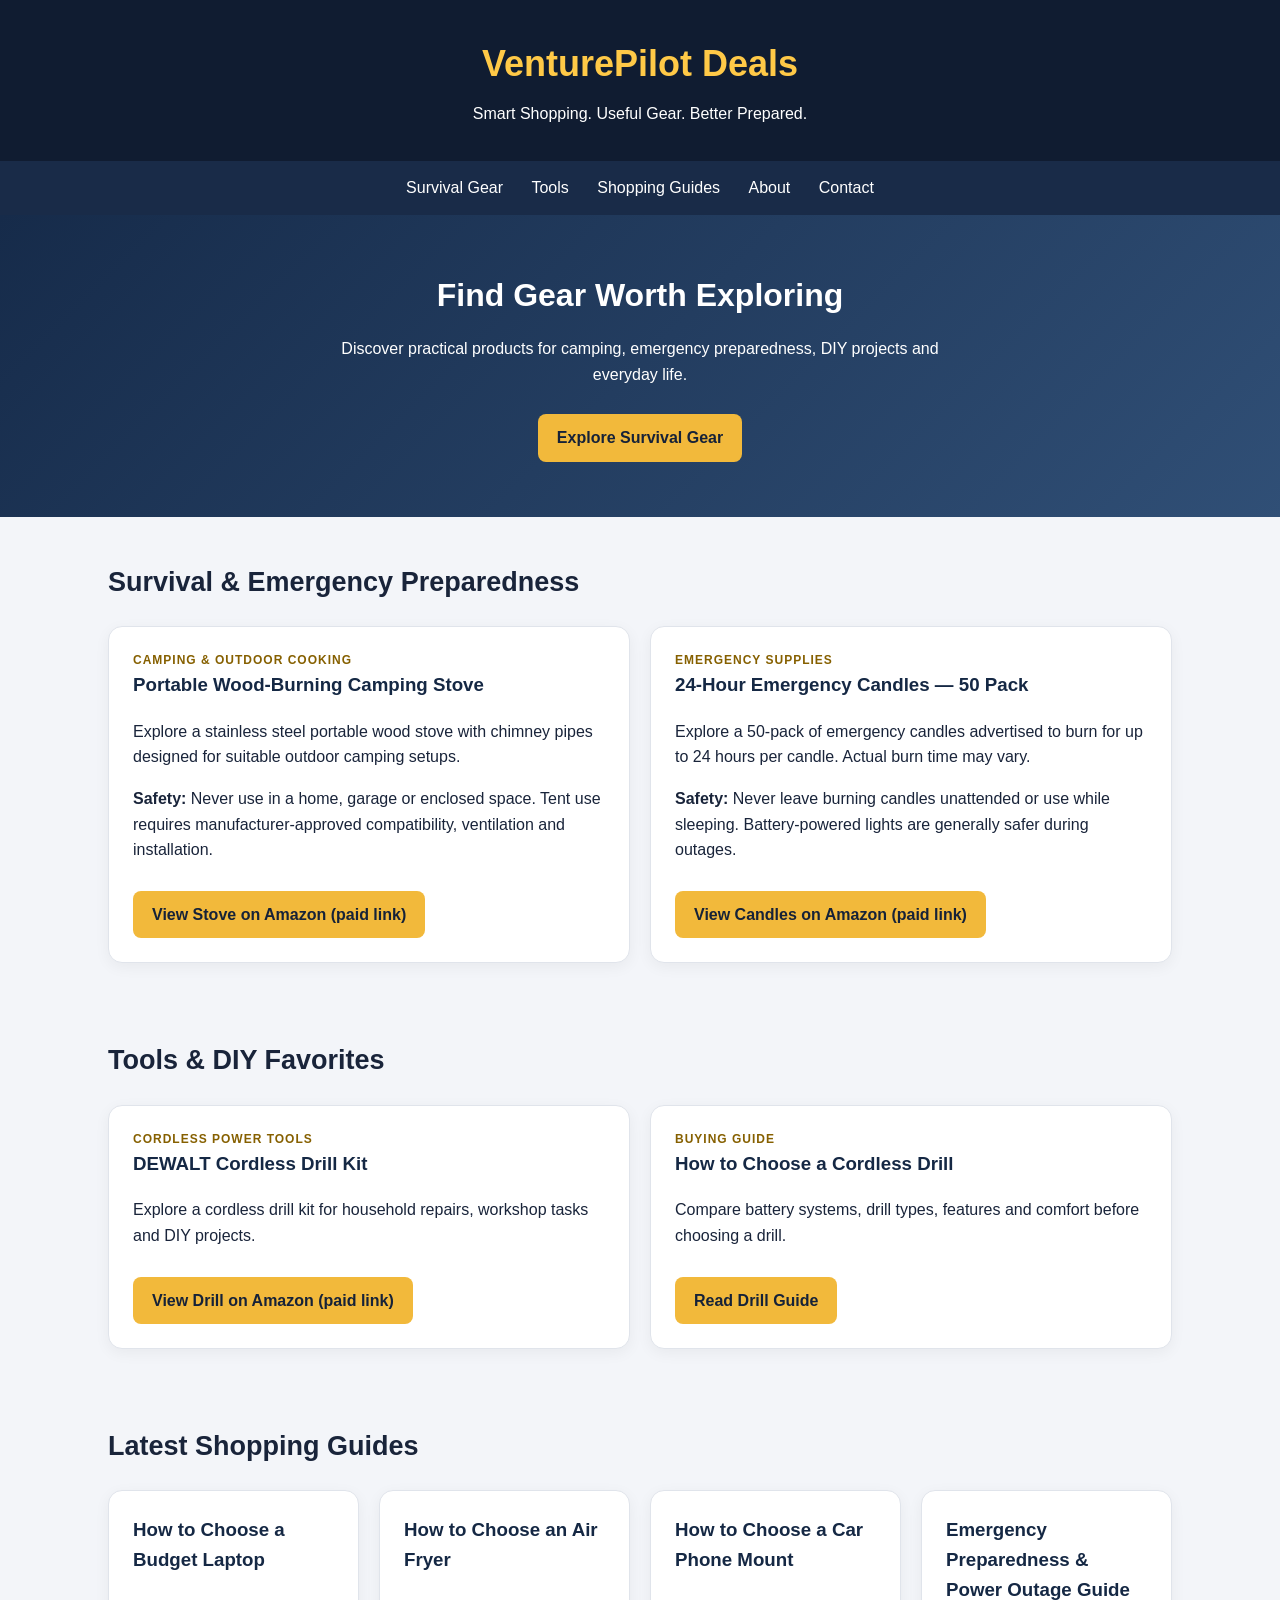
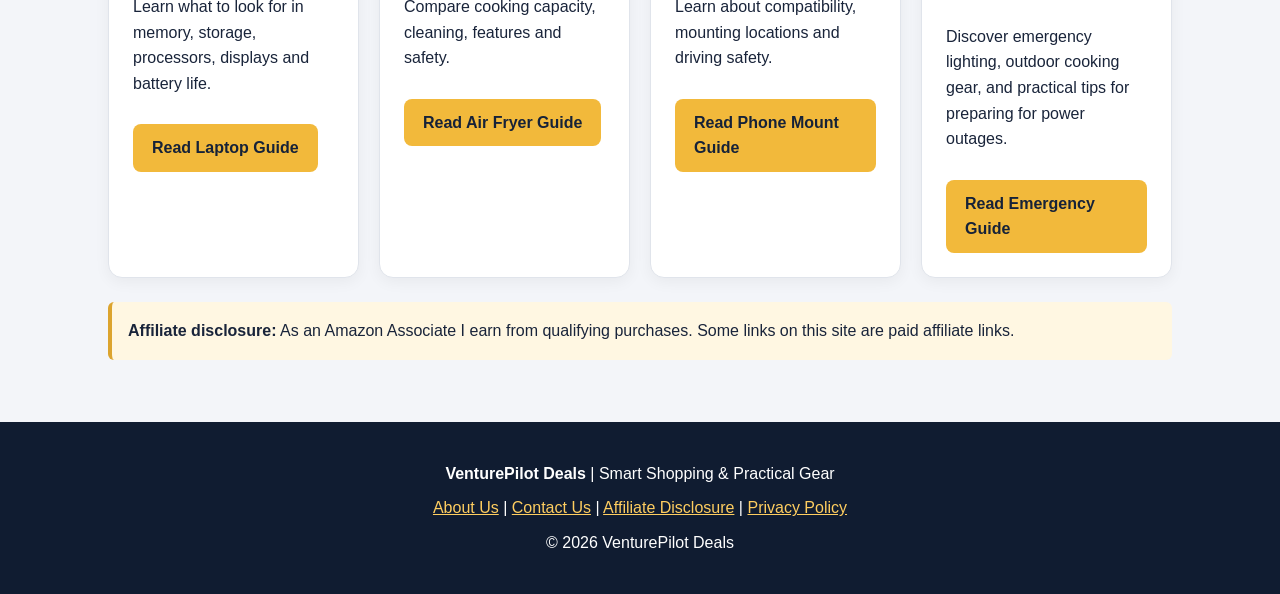
==== commit 623a7e0e: "Update index.html" ====
--- a/index.html
+++ b/index.html
@@ -103,6 +103,13 @@
 <p>Learn about compatibility, mounting locations and driving safety.</p>
 <a class="btn" href="car-phone-mount-guide.html">Read Phone Mount Guide</a>
 </article>
+
+<article class="card">
+  <h3>Emergency Preparedness & Power Outage Guide</h3>
+  <p>Discover emergency lighting, outdoor cooking gear, and practical tips for preparing for power outages.</p>
+  <a class="btn" href="emergency-guide.html">Read Emergency Guide</a>
+</article>
+
 </div>
 <div class="notice">
 <strong>Affiliate disclosure:</strong> As an Amazon Associate I earn from qualifying purchases. Some links on this site are paid affiliate links.
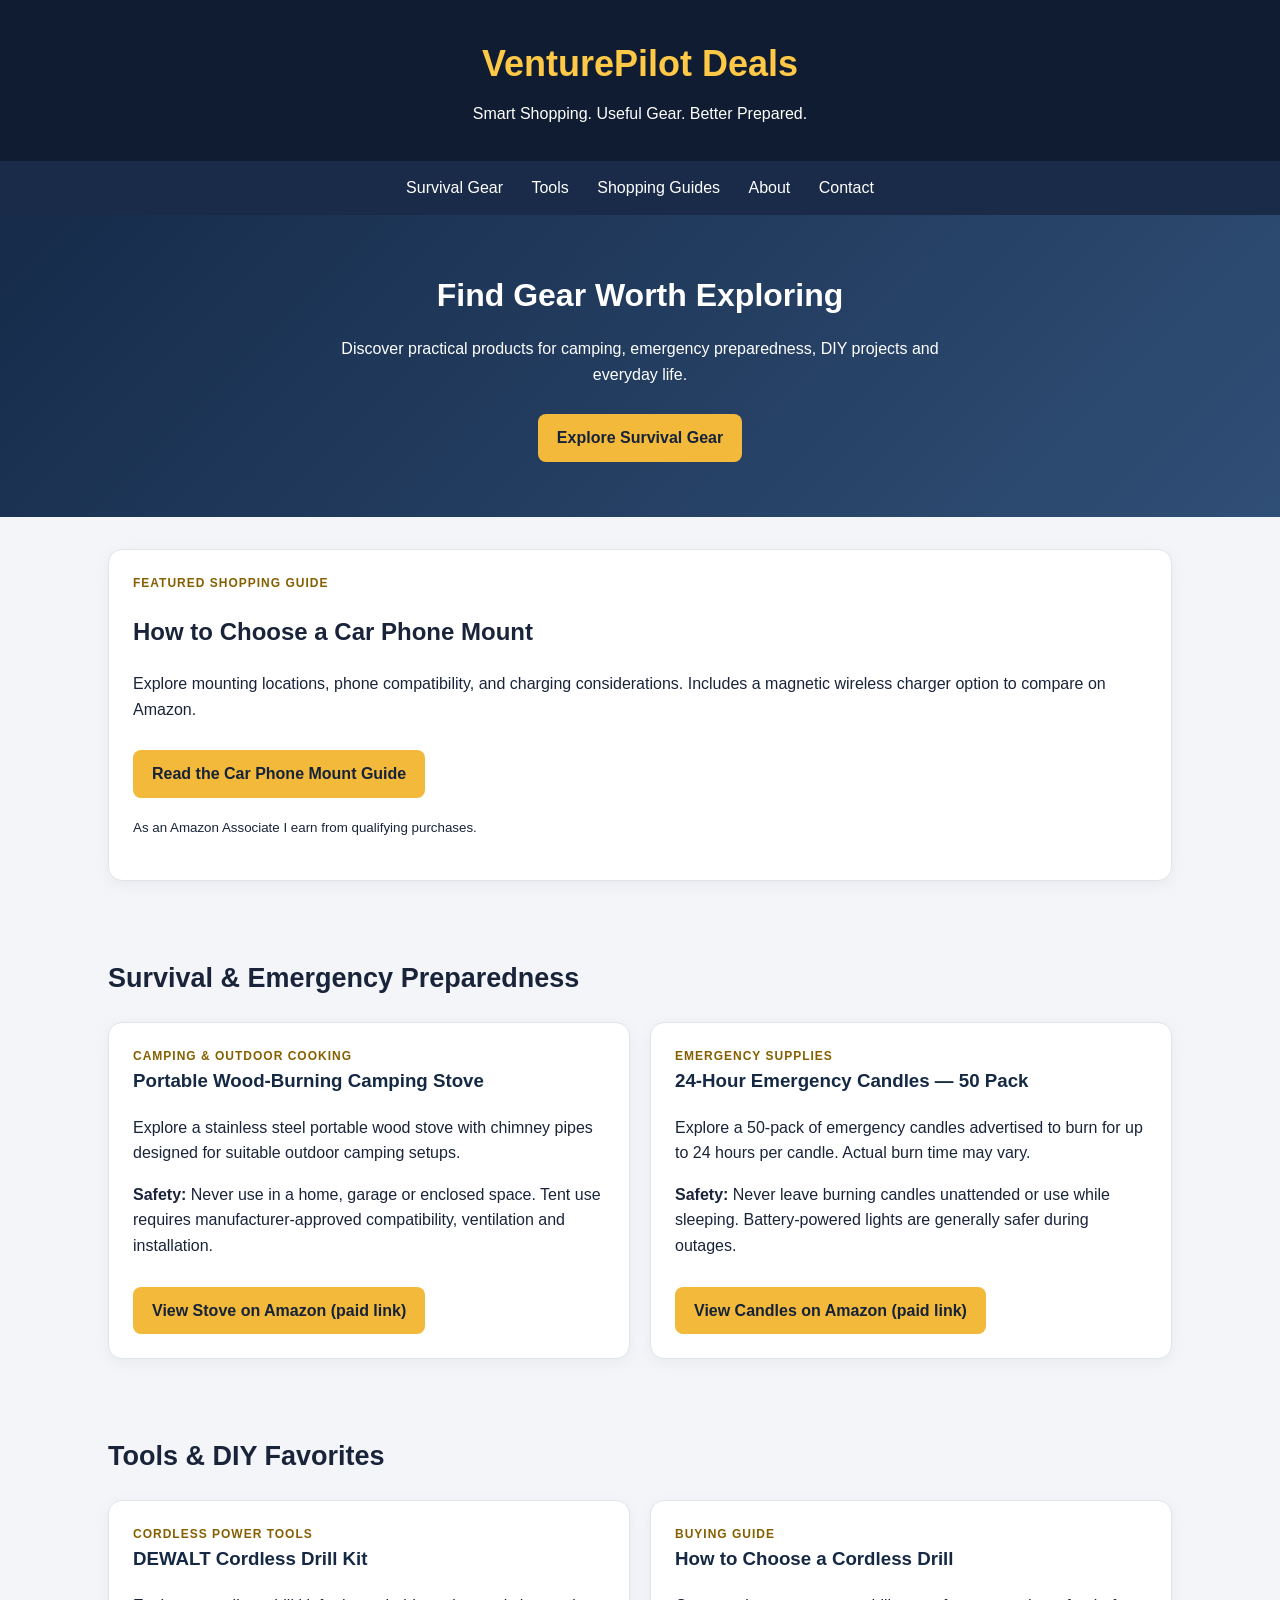
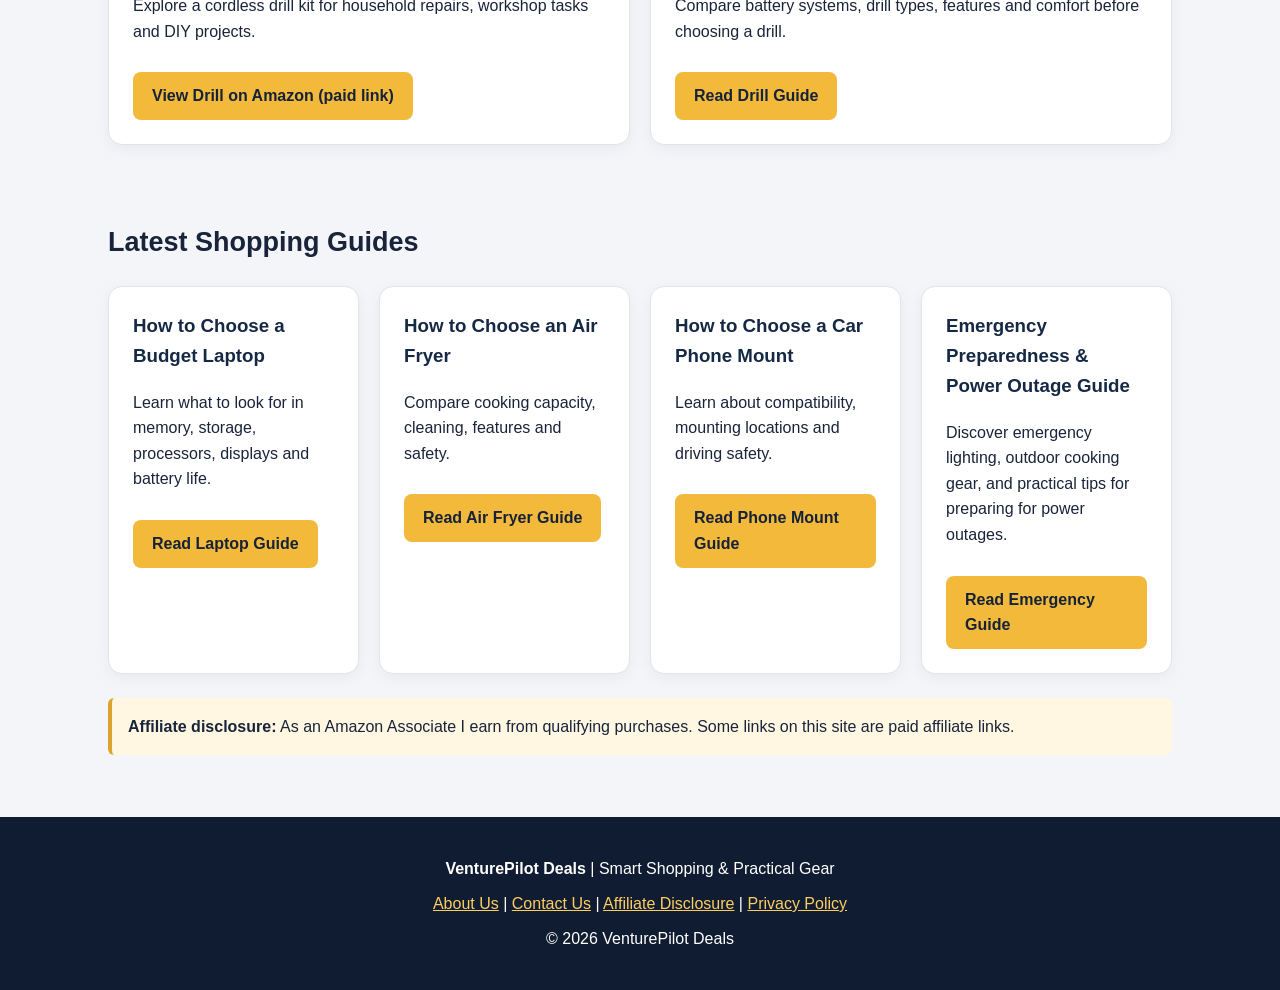
==== commit fad99ddf: "Add featured shopping guide section to index.html" ====
--- a/index.html
+++ b/index.html
@@ -49,6 +49,15 @@
 <a class="btn" href="#survival">Explore Survival Gear</a>
 </section>
 <main>
+  <section class="container">
+  <article class="card">
+    <div class="tag">Featured Shopping Guide</div>
+    <h2>How to Choose a Car Phone Mount</h2>
+    <p>Explore mounting locations, phone compatibility, and charging considerations. Includes a magnetic wireless charger option to compare on Amazon.</p>
+    <a class="btn" href="car-phone-mount-guide.html">Read the Car Phone Mount Guide</a>
+    <p><small>As an Amazon Associate I earn from qualifying purchases.</small></p>
+  </article>
+</section> 
 <section class="container" id="survival">
 <h2 class="section-title">Survival & Emergency Preparedness</h2>
 <div class="grid">
